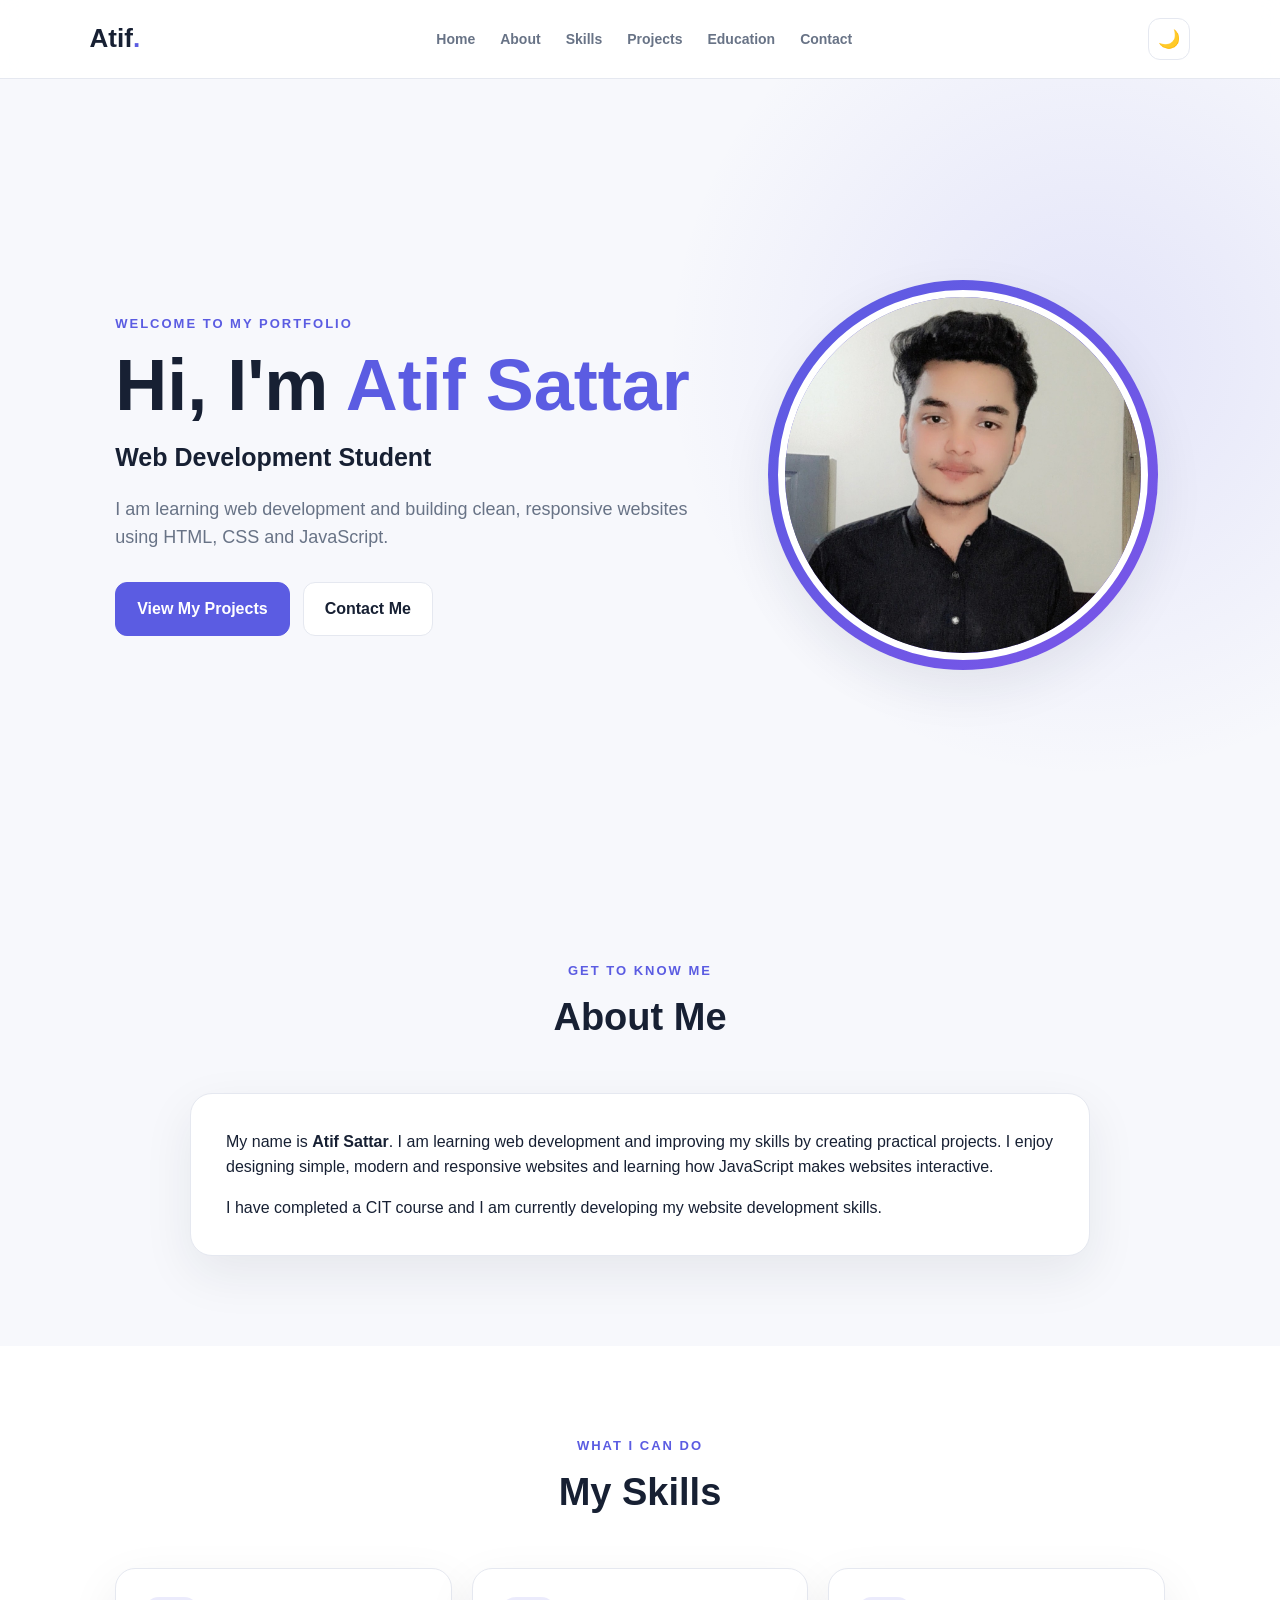
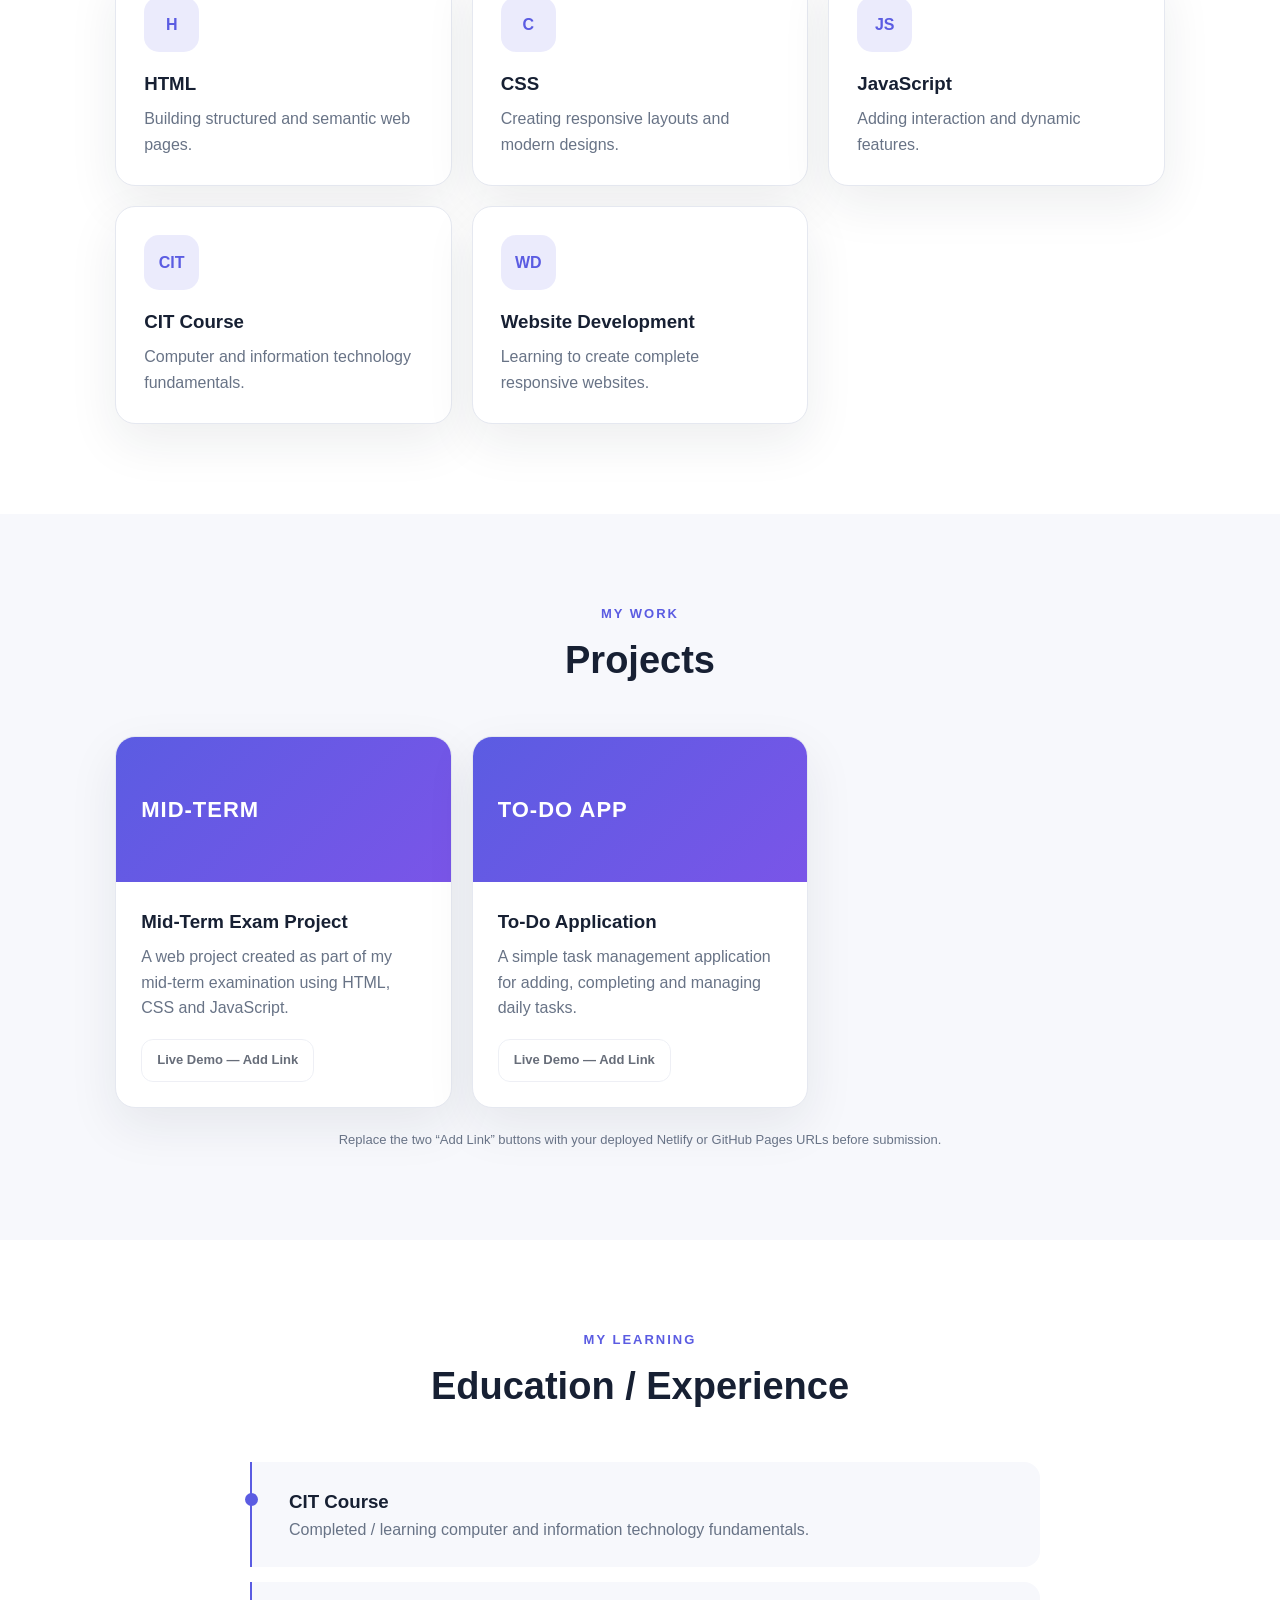
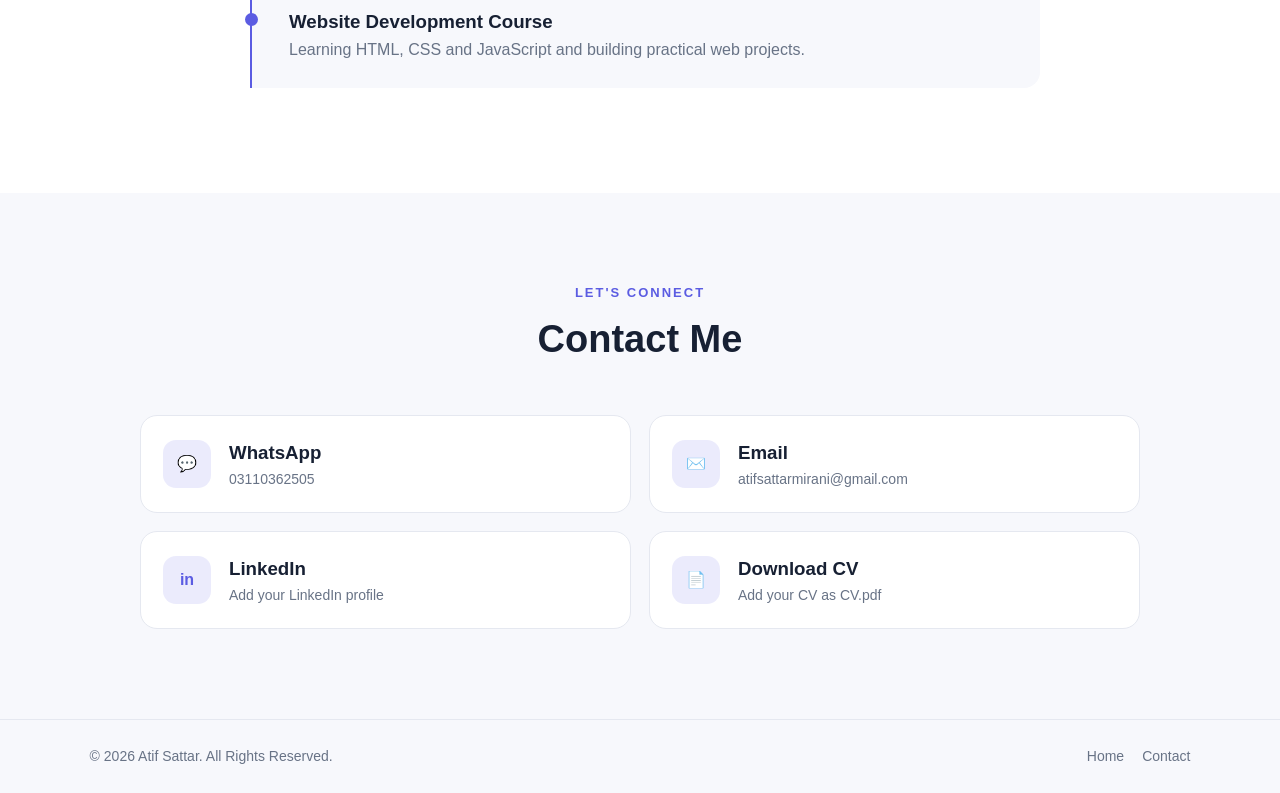
==== index.html @ fc6b02eb "Add files via upload" ====
<!DOCTYPE html>
<html lang="en">
<head>
  <meta charset="UTF-8">
  <meta name="viewport" content="width=device-width, initial-scale=1.0">
  <meta name="description" content="Atif Sattar - Personal Portfolio">
  <title>Atif Sattar | Portfolio</title>
  <link rel="stylesheet" href="style.css">
</head>
<body>
  <header class="header">
    <a href="#home" class="logo">Atif<span>.</span></a>
    <nav id="nav">
      <a href="#home">Home</a>
      <a href="#about">About</a>
      <a href="#skills">Skills</a>
      <a href="#projects">Projects</a>
      <a href="#education">Education</a>
      <a href="#contact">Contact</a>
    </nav>
    <div class="header-actions">
      <button id="themeToggle" class="theme-btn" aria-label="Toggle dark/light mode">🌙</button>
      <button id="menuBtn" class="menu-btn" aria-label="Open menu">☰</button>
    </div>
  </header>

  <main>
    <section id="home" class="hero">
      <div class="hero-text">
        <p class="eyebrow">WELCOME TO MY PORTFOLIO</p>
        <h1>Hi, I'm <span>Atif Sattar</span></h1>
        <h2>Web Development Student</h2>
        <p class="intro">
          I am learning web development and building clean, responsive websites
          using HTML, CSS and JavaScript.
        </p>
        <div class="buttons">
          <a href="#projects" class="btn primary">View My Projects</a>
          <a href="#contact" class="btn secondary">Contact Me</a>
        </div>
      </div>
      <div class="hero-photo">
        <div class="photo-ring">
          <img src="profile.webp" alt="Atif Sattar">
        </div>
      </div>
    </section>

    <section id="about" class="section">
      <div class="section-title">
        <p>GET TO KNOW ME</p>
        <h2>About Me</h2>
      </div>
      <div class="about-card">
        <p>
          My name is <strong>Atif Sattar</strong>. I am learning web development
          and improving my skills by creating practical projects. I enjoy
          designing simple, modern and responsive websites and learning how
          JavaScript makes websites interactive.
        </p>
        <p>
          I have completed a CIT course and I am currently developing my
          website development skills.
        </p>
      </div>
    </section>

    <section id="skills" class="section alt">
      <div class="section-title">
        <p>WHAT I CAN DO</p>
        <h2>My Skills</h2>
      </div>
      <div class="skills-grid">
        <div class="skill-card"><div class="skill-icon">H</div><h3>HTML</h3><p>Building structured and semantic web pages.</p></div>
        <div class="skill-card"><div class="skill-icon">C</div><h3>CSS</h3><p>Creating responsive layouts and modern designs.</p></div>
        <div class="skill-card"><div class="skill-icon">JS</div><h3>JavaScript</h3><p>Adding interaction and dynamic features.</p></div>
        <div class="skill-card"><div class="skill-icon">CIT</div><h3>CIT Course</h3><p>Computer and information technology fundamentals.</p></div>
        <div class="skill-card"><div class="skill-icon">WD</div><h3>Website Development</h3><p>Learning to create complete responsive websites.</p></div>
      </div>
    </section>

    <section id="projects" class="section">
      <div class="section-title">
        <p>MY WORK</p>
        <h2>Projects</h2>
      </div>
      <div class="projects-grid">
        <article class="project-card">
          <div class="project-top">MID-TERM</div>
          <div class="project-content">
            <h3>Mid-Term Exam Project</h3>
            <p>A web project created as part of my mid-term examination using HTML, CSS and JavaScript.</p>
            <a href="#" class="btn small disabled" onclick="return false;">Live Demo — Add Link</a>
          </div>
        </article>

        <article class="project-card">
          <div class="project-top">TO-DO APP</div>
          <div class="project-content">
            <h3>To-Do Application</h3>
            <p>A simple task management application for adding, completing and managing daily tasks.</p>
            <a href="#" class="btn small disabled" onclick="return false;">Live Demo — Add Link</a>
          </div>
        </article>
      </div>
      <p class="note">Replace the two “Add Link” buttons with your deployed Netlify or GitHub Pages URLs before submission.</p>
    </section>

    <section id="education" class="section alt">
      <div class="section-title">
        <p>MY LEARNING</p>
        <h2>Education / Experience</h2>
      </div>
      <div class="timeline">
        <div class="timeline-item">
          <span class="dot"></span>
          <div><h3>CIT Course</h3><p>Completed / learning computer and information technology fundamentals.</p></div>
        </div>
        <div class="timeline-item">
          <span class="dot"></span>
          <div><h3>Website Development Course</h3><p>Learning HTML, CSS and JavaScript and building practical web projects.</p></div>
        </div>
      </div>
    </section>

    <section id="contact" class="section contact-section">
      <div class="section-title">
        <p>LET'S CONNECT</p>
        <h2>Contact Me</h2>
      </div>
      <div class="contact-grid">
        <a class="contact-card" href="https://wa.me/923110362505" target="_blank" rel="noopener">
          <span>💬</span><div><h3>WhatsApp</h3><p>03110362505</p></div>
        </a>
        <a class="contact-card" href="mailto:atifsattarmirani@gmail.com">
          <span>✉️</span><div><h3>Email</h3><p>atifsattarmirani@gmail.com</p></div>
        </a>
        <a class="contact-card" href="#" onclick="showLinkedIn(); return false;">
          <span>in</span><div><h3>LinkedIn</h3><p>Add your LinkedIn profile</p></div>
        </a>
        <a class="contact-card" href="CV.pdf" download>
          <span>📄</span><div><h3>Download CV</h3><p>Add your CV as CV.pdf</p></div>
        </a>
      </div>
    </section>
  </main>

  <footer>
    <p>© <span id="year"></span> Atif Sattar. All Rights Reserved.</p>
    <div><a href="#home">Home</a><a href="#contact">Contact</a></div>
  </footer>

  <script src="script.js"></script>
</body>
</html>
---- style.css ----
*{margin:0;padding:0;box-sizing:border-box}
:root{--bg:#f7f8fc;--surface:#fff;--text:#172033;--muted:#687386;--primary:#5b5ce2;--primary2:#7a55e8;--border:#e5e8f0;--shadow:0 18px 50px rgba(23,32,51,.08)}
body.dark{--bg:#0d1020;--surface:#171b2e;--text:#f5f7ff;--muted:#aeb6ca;--border:#292f48;--shadow:0 18px 50px rgba(0,0,0,.25)}
html{scroll-behavior:smooth}
body{font-family:Arial,Helvetica,sans-serif;background:var(--bg);color:var(--text);line-height:1.6;transition:.25s}
a{text-decoration:none;color:inherit}
.header{position:sticky;top:0;z-index:100;display:flex;align-items:center;justify-content:space-between;padding:18px 7%;background:color-mix(in srgb,var(--surface) 90%,transparent);backdrop-filter:blur(12px);border-bottom:1px solid var(--border)}
.logo{font-size:26px;font-weight:800}.logo span{color:var(--primary)}
nav{display:flex;gap:25px}nav a{font-size:14px;font-weight:700;color:var(--muted);transition:.2s}nav a:hover{color:var(--primary)}
.header-actions{display:flex;gap:10px}.theme-btn,.menu-btn{border:1px solid var(--border);background:var(--surface);color:var(--text);width:42px;height:42px;border-radius:12px;cursor:pointer;font-size:18px}.menu-btn{display:none}
.hero{min-height:88vh;display:grid;grid-template-columns:1.2fr .8fr;align-items:center;gap:40px;padding:70px 9%;background:radial-gradient(circle at 85% 35%,rgba(91,92,226,.13),transparent 35%)}
.eyebrow,.section-title p{color:var(--primary);font-size:13px;font-weight:800;letter-spacing:2px}
.hero h1{font-size:clamp(42px,6vw,72px);line-height:1.08;margin:12px 0}.hero h1 span{color:var(--primary)}
.hero h2{font-size:25px;margin-bottom:18px}.intro{max-width:610px;color:var(--muted);font-size:18px}
.buttons{display:flex;gap:13px;margin-top:30px;flex-wrap:wrap}
.btn{display:inline-block;padding:13px 21px;border-radius:12px;font-weight:800;border:1px solid var(--border);transition:.2s}.btn:hover{transform:translateY(-2px)}
.primary{background:var(--primary);color:#fff;border-color:var(--primary)}.secondary{background:var(--surface)}
.hero-photo{display:flex;justify-content:center}.photo-ring{width:min(390px,80vw);height:min(390px,80vw);padding:10px;border-radius:50%;background:linear-gradient(135deg,var(--primary),var(--primary2));box-shadow:var(--shadow)}
.photo-ring img{width:100%;height:100%;object-fit:cover;object-position:center top;border-radius:50%;border:7px solid var(--surface)}
.section{padding:90px 9%}.section.alt{background:var(--surface)}.section-title{text-align:center;margin-bottom:45px}.section-title h2{font-size:38px;margin-top:5px}
.about-card{max-width:900px;margin:auto;padding:35px;border:1px solid var(--border);border-radius:22px;background:var(--surface);box-shadow:var(--shadow)}.about-card p+p{margin-top:15px}
.skills-grid,.projects-grid{display:grid;grid-template-columns:repeat(3,1fr);gap:20px}.skill-card,.project-card{background:var(--surface);border:1px solid var(--border);border-radius:20px;padding:28px;box-shadow:var(--shadow)}
.skill-icon{width:55px;height:55px;display:grid;place-items:center;border-radius:15px;background:rgba(91,92,226,.12);color:var(--primary);font-weight:900;margin-bottom:17px}.skill-card h3,.project-card h3{margin-bottom:7px}.skill-card p,.project-card p{color:var(--muted)}
.project-card{padding:0;overflow:hidden}.project-top{padding:55px 25px;background:linear-gradient(135deg,var(--primary),var(--primary2));color:#fff;font-size:22px;font-weight:900;letter-spacing:1px}.project-content{padding:25px}.small{font-size:13px;margin-top:18px;padding:10px 15px}.disabled{opacity:.65;cursor:not-allowed}.note{text-align:center;color:var(--muted);font-size:13px;margin-top:22px}
.timeline{max-width:800px;margin:auto}.timeline-item{display:flex;gap:20px;padding:25px;border-left:2px solid var(--primary);position:relative;margin-left:10px;background:var(--bg);margin-bottom:15px;border-radius:0 16px 16px 0}.dot{width:13px;height:13px;background:var(--primary);border-radius:50%;position:absolute;left:-7px;top:31px}.timeline-item div{padding-left:12px}.timeline-item p{color:var(--muted)}
.contact-grid{max-width:1000px;margin:auto;display:grid;grid-template-columns:1fr 1fr;gap:18px}.contact-card{display:flex;align-items:center;gap:18px;padding:22px;background:var(--surface);border:1px solid var(--border);border-radius:17px;transition:.2s}.contact-card:hover{transform:translateY(-3px);box-shadow:var(--shadow)}.contact-card>span{width:48px;height:48px;display:grid;place-items:center;border-radius:13px;background:rgba(91,92,226,.12);color:var(--primary);font-weight:900}.contact-card p{color:var(--muted);font-size:14px}
footer{padding:25px 7%;display:flex;justify-content:space-between;gap:15px;flex-wrap:wrap;border-top:1px solid var(--border);color:var(--muted);font-size:14px}footer div{display:flex;gap:18px}
@media(max-width:850px){nav{position:absolute;top:78px;left:0;right:0;display:none;flex-direction:column;padding:22px 7%;background:var(--surface);border-bottom:1px solid var(--border)}nav.open{display:flex}.menu-btn{display:block}.hero{grid-template-columns:1fr;text-align:center;padding-top:55px}.intro{margin:auto}.buttons{justify-content:center}.skills-grid,.projects-grid{grid-template-columns:1fr 1fr}}
@media(max-width:600px){.header{padding:15px 5%}.hero,.section{padding-left:5%;padding-right:5%}.hero h1{font-size:43px}.hero h2{font-size:21px}.section{padding-top:65px;padding-bottom:65px}.section-title h2{font-size:31px}.skills-grid,.projects-grid,.contact-grid{grid-template-columns:1fr}.photo-ring{width:280px;height:280px}footer{padding:22px 5%;flex-direction:column}}
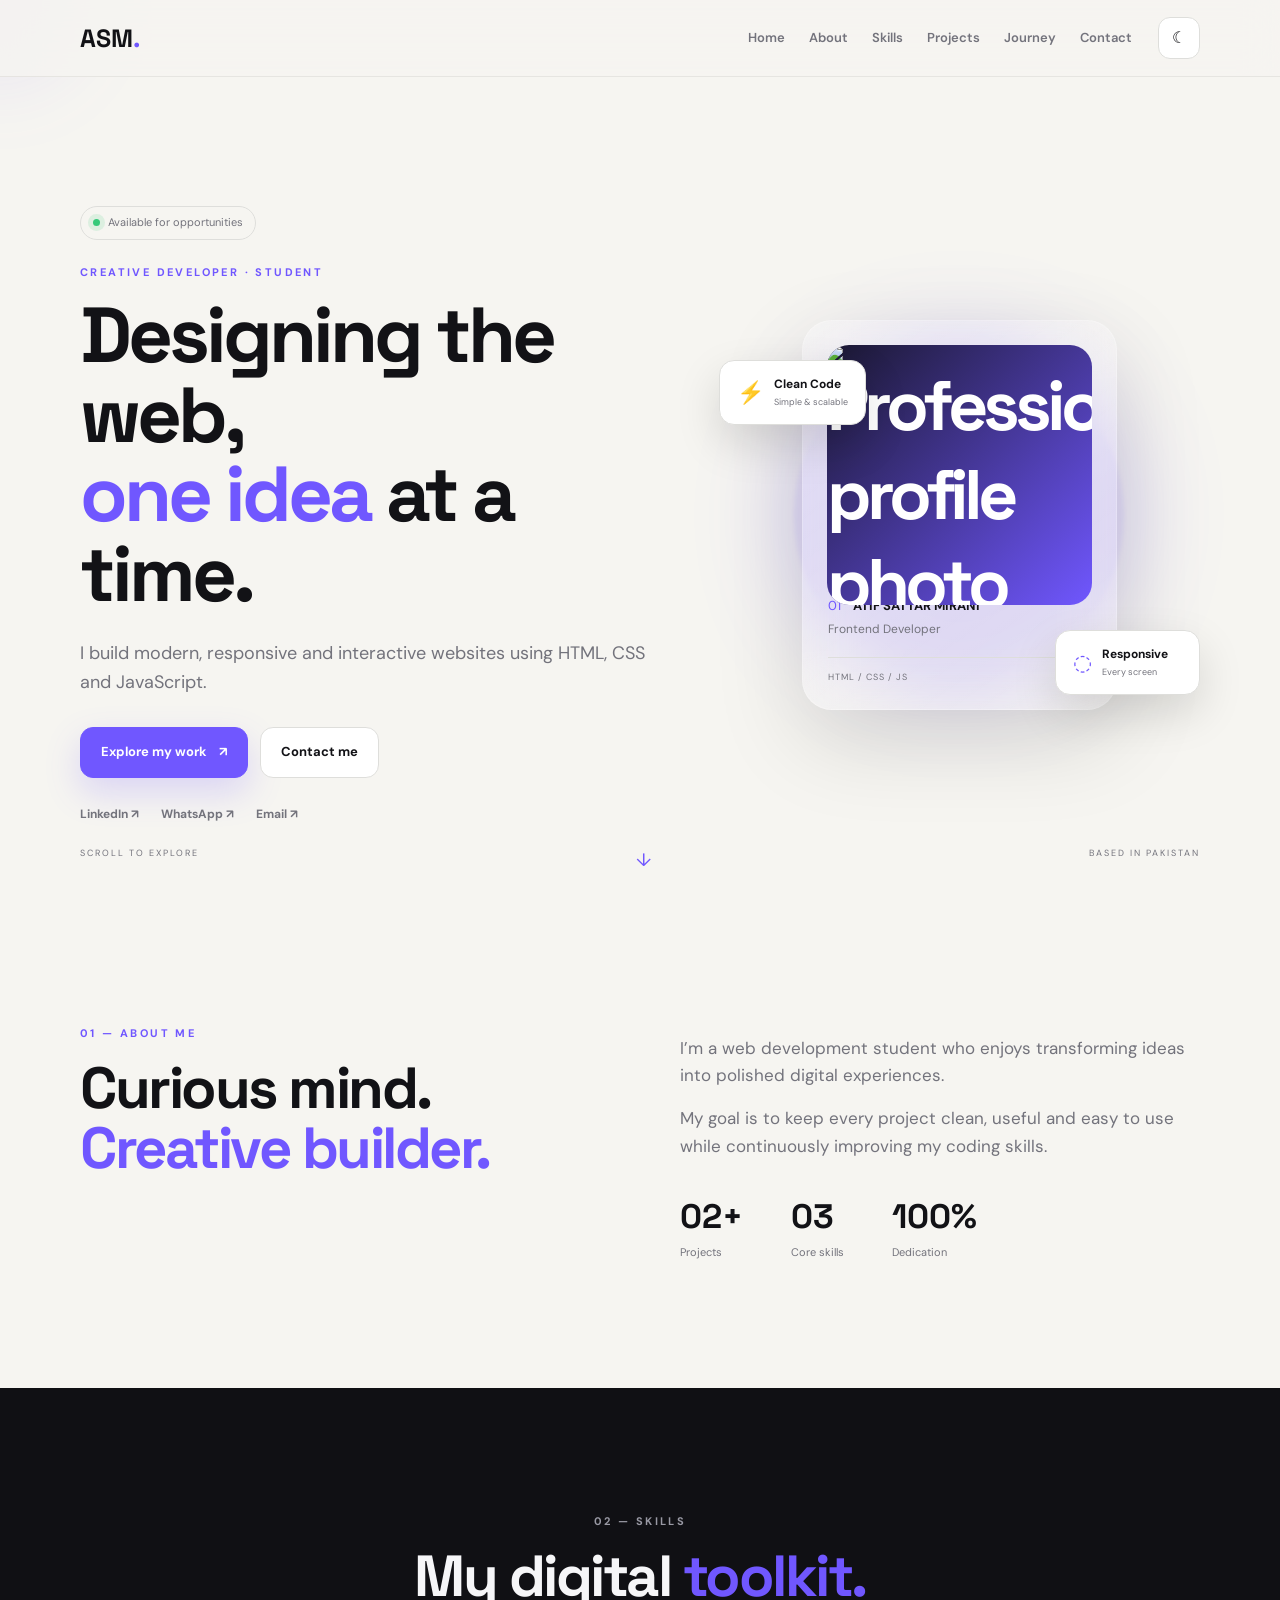
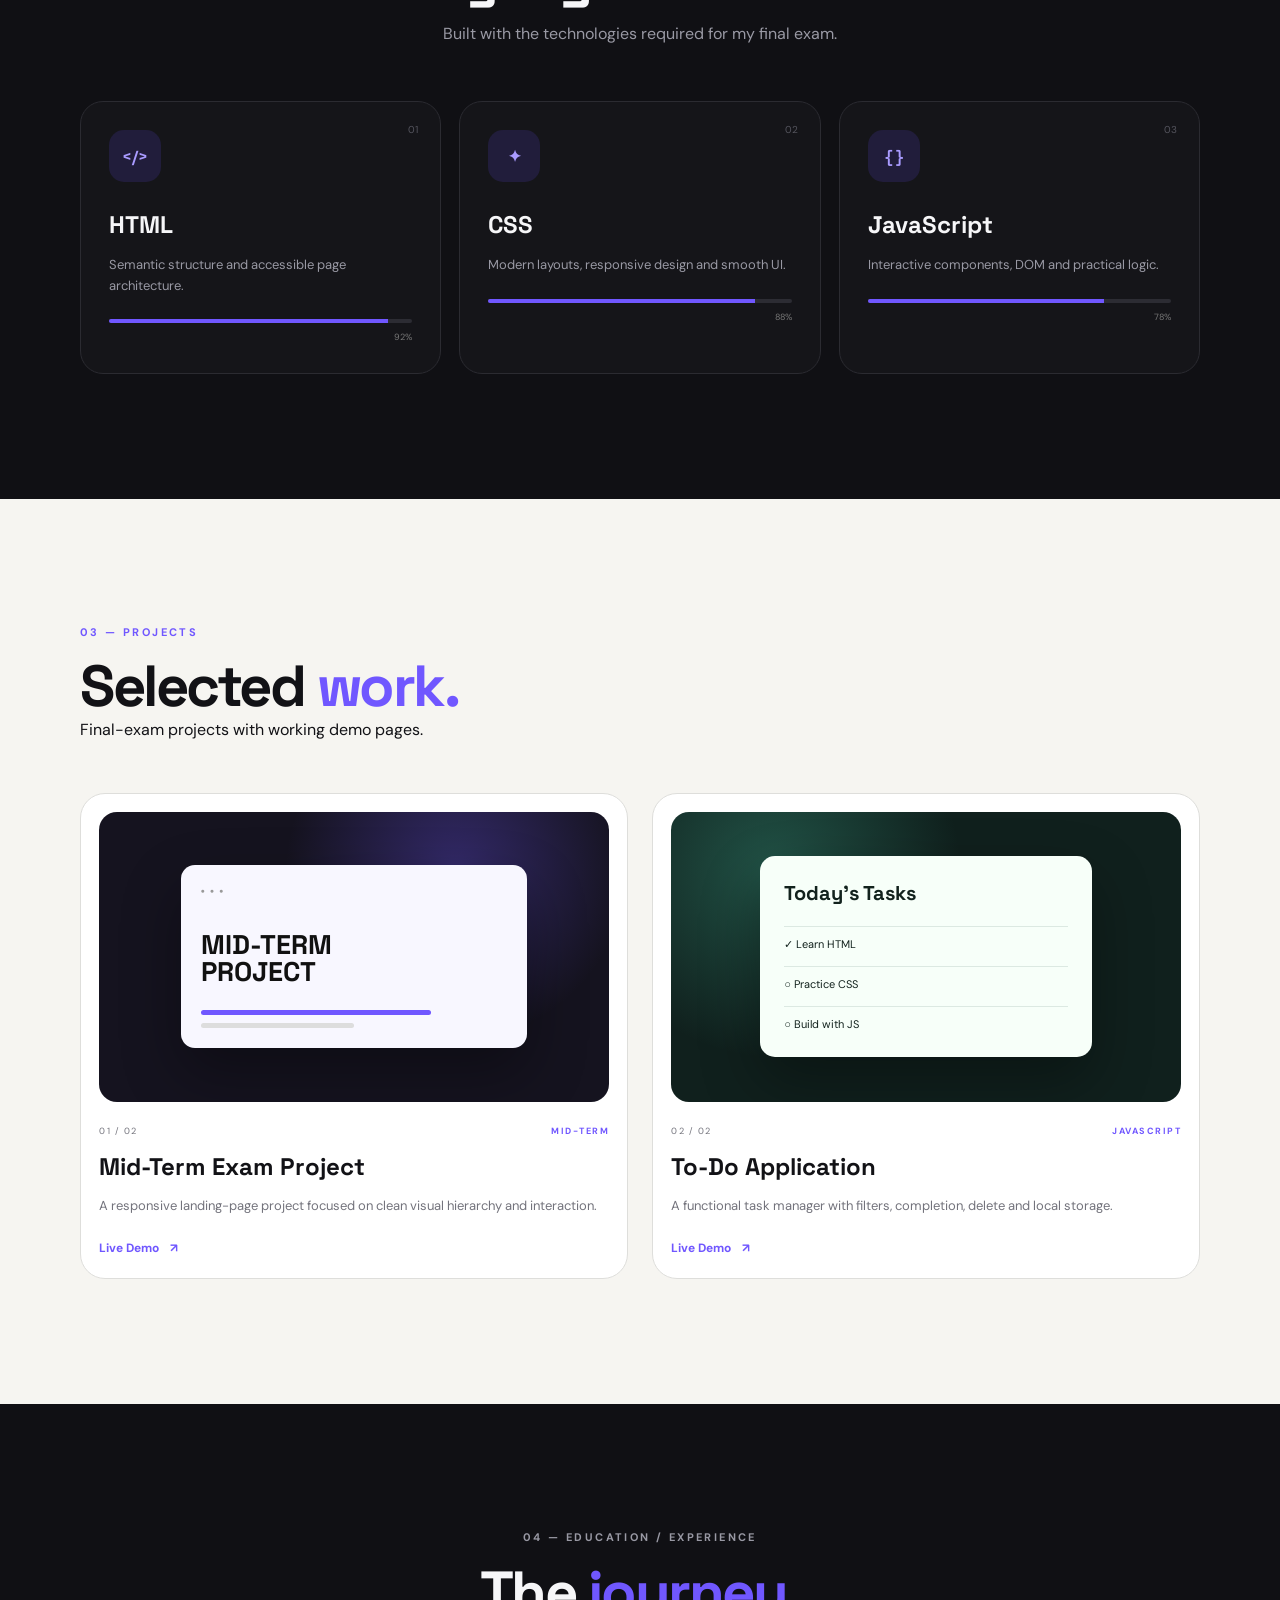
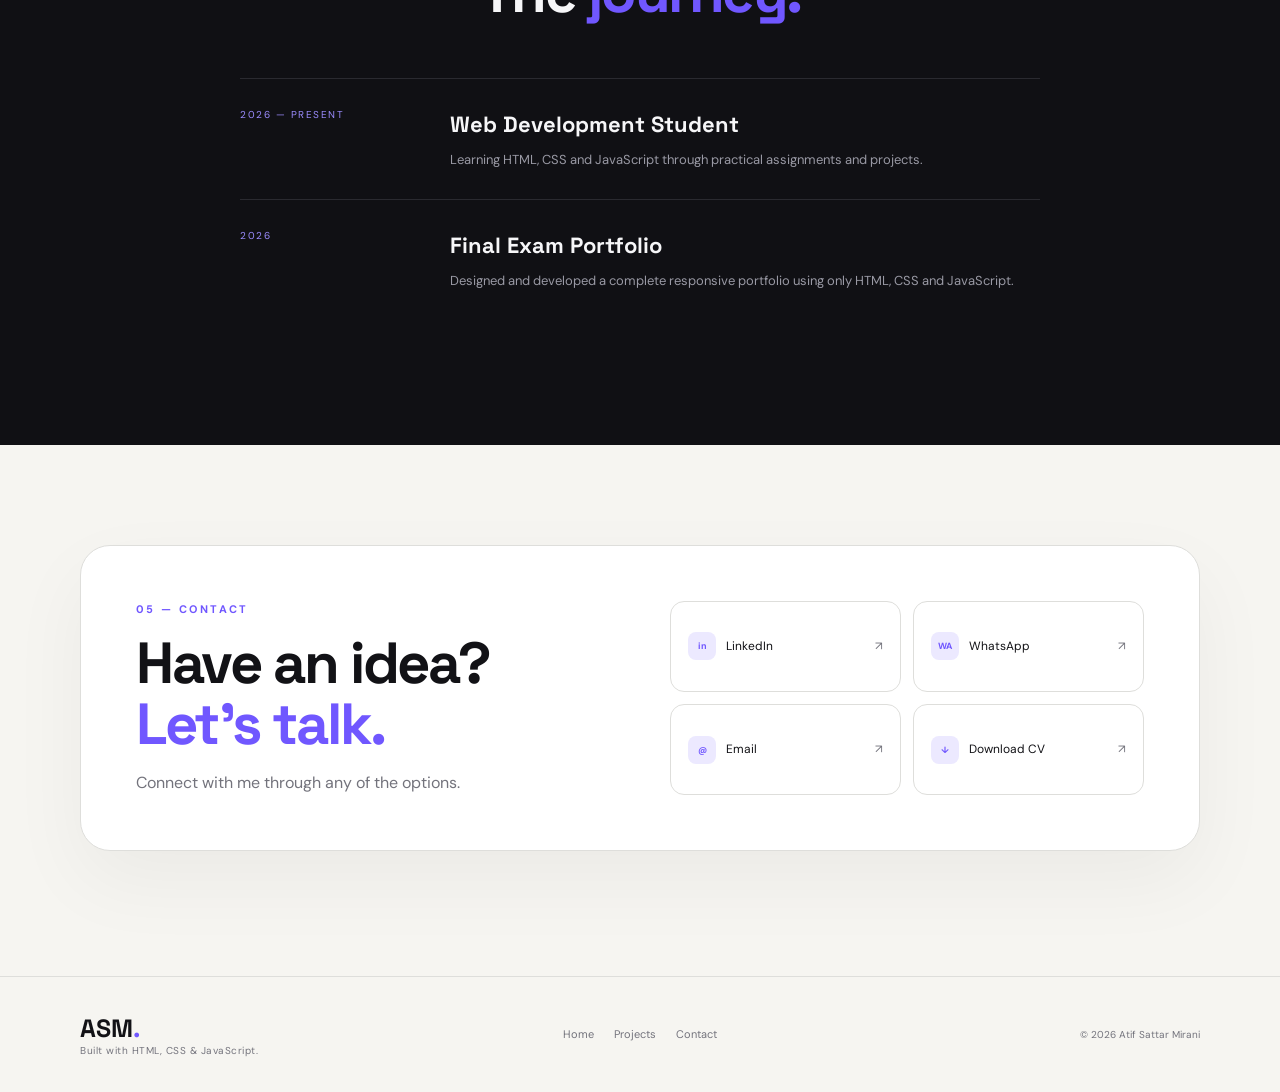
==== commit a11d863a: "Add files via upload" ====
--- a/index.html
+++ b/index.html
@@ -1,155 +1,112 @@
 <!DOCTYPE html>
 <html lang="en">
 <head>
-  <meta charset="UTF-8">
-  <meta name="viewport" content="width=device-width, initial-scale=1.0">
-  <meta name="description" content="Atif Sattar - Personal Portfolio">
-  <title>Atif Sattar | Portfolio</title>
-  <link rel="stylesheet" href="style.css">
+<meta charset="UTF-8">
+<meta name="viewport" content="width=device-width,initial-scale=1.0">
+<meta name="description" content="Modern personal portfolio">
+<title>Atif Sattar Mirani — Creative Developer</title>
+<link rel="preconnect" href="https://fonts.googleapis.com">
+<link href="https://fonts.googleapis.com/css2?family=DM+Sans:wght@400;500;600;700&family=Space+Grotesk:wght@500;600;700&display=swap" rel="stylesheet">
+<link rel="stylesheet" href="style.css">
 </head>
 <body>
-  <header class="header">
-    <a href="#home" class="logo">Atif<span>.</span></a>
-    <nav id="nav">
-      <a href="#home">Home</a>
-      <a href="#about">About</a>
-      <a href="#skills">Skills</a>
-      <a href="#projects">Projects</a>
-      <a href="#education">Education</a>
-      <a href="#contact">Contact</a>
-    </nav>
-    <div class="header-actions">
-      <button id="themeToggle" class="theme-btn" aria-label="Toggle dark/light mode">🌙</button>
-      <button id="menuBtn" class="menu-btn" aria-label="Open menu">☰</button>
+<div class="cursor-glow"></div>
+<header class="header">
+  <nav class="nav container">
+    <a href="#home" class="brand">ASM<span>.</span></a>
+    <button class="menu" id="menu" aria-label="menu">☰</button>
+    <div class="links" id="links">
+      <a href="#home">Home</a><a href="#about">About</a><a href="#skills">Skills</a>
+      <a href="#projects">Projects</a><a href="#education">Journey</a><a href="#contact">Contact</a>
     </div>
-  </header>
+    <button class="theme" id="theme" aria-label="dark light mode">☾</button>
+  </nav>
+</header>
 
-  <main>
-    <section id="home" class="hero">
-      <div class="hero-text">
-        <p class="eyebrow">WELCOME TO MY PORTFOLIO</p>
-        <h1>Hi, I'm <span>Atif Sattar</span></h1>
-        <h2>Web Development Student</h2>
-        <p class="intro">
-          I am learning web development and building clean, responsive websites
-          using HTML, CSS and JavaScript.
-        </p>
-        <div class="buttons">
-          <a href="#projects" class="btn primary">View My Projects</a>
-          <a href="#contact" class="btn secondary">Contact Me</a>
-        </div>
+<main>
+<section class="hero" id="home">
+  <div class="container hero-grid">
+    <div class="hero-content reveal">
+      <div class="available"><i></i> Available for opportunities</div>
+      <p class="kicker">CREATIVE DEVELOPER · STUDENT</p>
+      <h1>Designing the web,<br><em>one idea</em> at a time.</h1>
+      <p class="lead">I build modern, responsive and interactive websites using HTML, CSS and JavaScript.</p>
+      <div class="actions"><a class="btn primary" href="#projects">Explore my work <b>↗</b></a><a class="btn secondary" href="#contact">Contact me</a></div>
+      <div class="socials"><a href="https://www.linkedin.com/in/atif-sattar-mirani-1007913a7/in/atif-sattar-mirani-1007913a7/" target="_blank">LinkedIn ↗</a><a href="https://wa.me/923110362505" target="_blank">WhatsApp ↗</a><a href="mailto:atifsattarmirani@gmail.com">Email ↗</a></div>
+    </div>
+    <div class="hero-art reveal">
+      <div class="orb orb1"></div><div class="orb orb2"></div>
+      <div class="glass-profile">
+        <div class="avatar"><img src="assets/profile.png" alt="Professional profile photo"></div>
+        <div class="profile-line"><span>01</span><b>ATIF SATTAR MIRANI</b></div>
+        <div class="profile-role">Frontend Developer</div>
+        <div class="profile-footer"><span>HTML / CSS / JS</span><strong>2026</strong></div>
       </div>
-      <div class="hero-photo">
-        <div class="photo-ring">
-          <img src="profile.webp" alt="Atif Sattar">
-        </div>
-      </div>
-    </section>
+      <div class="floating-card card-a"><span>⚡</span><b>Clean Code</b><small>Simple & scalable</small></div>
+      <div class="floating-card card-b"><span>◌</span><b>Responsive</b><small>Every screen</small></div>
+    </div>
+  </div>
+  <div class="hero-bottom container"><span>SCROLL TO EXPLORE</span><span>↓</span><span>BASED IN PAKISTAN</span></div>
+</section>
 
-    <section id="about" class="section">
-      <div class="section-title">
-        <p>GET TO KNOW ME</p>
-        <h2>About Me</h2>
-      </div>
-      <div class="about-card">
-        <p>
-          My name is <strong>Atif Sattar</strong>. I am learning web development
-          and improving my skills by creating practical projects. I enjoy
-          designing simple, modern and responsive websites and learning how
-          JavaScript makes websites interactive.
-        </p>
-        <p>
-          I have completed a CIT course and I am currently developing my
-          website development skills.
-        </p>
-      </div>
-    </section>
+<section class="section" id="about">
+<div class="container two-col">
+  <div class="title reveal"><p class="kicker">01 — ABOUT ME</p><h2>Curious mind.<br><em>Creative builder.</em></h2></div>
+  <div class="body reveal"><p>I’m a web development student who enjoys transforming ideas into polished digital experiences.</p><p>My goal is to keep every project clean, useful and easy to use while continuously improving my coding skills.</p>
+  <div class="metrics"><div><strong>02+</strong><span>Projects</span></div><div><strong>03</strong><span>Core skills</span></div><div><strong>100%</strong><span>Dedication</span></div></div></div>
+</div>
+</section>
 
-    <section id="skills" class="section alt">
-      <div class="section-title">
-        <p>WHAT I CAN DO</p>
-        <h2>My Skills</h2>
-      </div>
-      <div class="skills-grid">
-        <div class="skill-card"><div class="skill-icon">H</div><h3>HTML</h3><p>Building structured and semantic web pages.</p></div>
-        <div class="skill-card"><div class="skill-icon">C</div><h3>CSS</h3><p>Creating responsive layouts and modern designs.</p></div>
-        <div class="skill-card"><div class="skill-icon">JS</div><h3>JavaScript</h3><p>Adding interaction and dynamic features.</p></div>
-        <div class="skill-card"><div class="skill-icon">CIT</div><h3>CIT Course</h3><p>Computer and information technology fundamentals.</p></div>
-        <div class="skill-card"><div class="skill-icon">WD</div><h3>Website Development</h3><p>Learning to create complete responsive websites.</p></div>
-      </div>
-    </section>
+<section class="section dark-section" id="skills">
+<div class="container">
+  <div class="title center reveal"><p class="kicker">02 — SKILLS</p><h2>My digital <em>toolkit.</em></h2><p>Built with the technologies required for my final exam.</p></div>
+  <div class="skill-grid">
+    <article class="skill reveal"><span class="num">01</span><div class="skill-icon">&lt;/&gt;</div><h3>HTML</h3><p>Semantic structure and accessible page architecture.</p><div class="meter"><i style="width:92%"></i></div><small>92%</small></article>
+    <article class="skill reveal"><span class="num">02</span><div class="skill-icon">✦</div><h3>CSS</h3><p>Modern layouts, responsive design and smooth UI.</p><div class="meter"><i style="width:88%"></i></div><small>88%</small></article>
+    <article class="skill reveal"><span class="num">03</span><div class="skill-icon">{ }</div><h3>JavaScript</h3><p>Interactive components, DOM and practical logic.</p><div class="meter"><i style="width:78%"></i></div><small>78%</small></article>
+  </div>
+</div>
+</section>
 
-    <section id="projects" class="section">
-      <div class="section-title">
-        <p>MY WORK</p>
-        <h2>Projects</h2>
-      </div>
-      <div class="projects-grid">
-        <article class="project-card">
-          <div class="project-top">MID-TERM</div>
-          <div class="project-content">
-            <h3>Mid-Term Exam Project</h3>
-            <p>A web project created as part of my mid-term examination using HTML, CSS and JavaScript.</p>
-            <a href="#" class="btn small disabled" onclick="return false;">Live Demo — Add Link</a>
-          </div>
-        </article>
+<section class="section" id="projects">
+<div class="container">
+  <div class="title reveal"><p class="kicker">03 — PROJECTS</p><h2>Selected <em>work.</em></h2><p>Final-exam projects with working demo pages.</p></div>
+  <div class="projects">
+    <article class="project reveal">
+      <div class="project-image one"><div class="window"><div class="dots">● ● ●</div><div class="mock-title">MID-TERM<br><b>PROJECT</b></div><div class="mock-line"></div><div class="mock-line short"></div></div></div>
+      <div class="project-meta"><span>01 / 02</span><b>MID-TERM</b></div><h3>Mid-Term Exam Project</h3><p>A responsive landing-page project focused on clean visual hierarchy and interaction.</p><a href="projects/midterm/index.html" class="view">Live Demo <span>↗</span></a>
+    </article>
+    <article class="project reveal">
+      <div class="project-image two"><div class="todo-ui"><b>Today's Tasks</b><span>✓ Learn HTML</span><span>○ Practice CSS</span><span>○ Build with JS</span></div></div>
+      <div class="project-meta"><span>02 / 02</span><b>JAVASCRIPT</b></div><h3>To-Do Application</h3><p>A functional task manager with filters, completion, delete and local storage.</p><a href="projects/todo/index.html" class="view">Live Demo <span>↗</span></a>
+    </article>
+  </div>
+</div>
+</section>
 
-        <article class="project-card">
-          <div class="project-top">TO-DO APP</div>
-          <div class="project-content">
-            <h3>To-Do Application</h3>
-            <p>A simple task management application for adding, completing and managing daily tasks.</p>
-            <a href="#" class="btn small disabled" onclick="return false;">Live Demo — Add Link</a>
-          </div>
-        </article>
-      </div>
-      <p class="note">Replace the two “Add Link” buttons with your deployed Netlify or GitHub Pages URLs before submission.</p>
-    </section>
+<section class="section dark-section" id="education">
+<div class="container">
+  <div class="title center reveal"><p class="kicker">04 — EDUCATION / EXPERIENCE</p><h2>The <em>journey.</em></h2></div>
+  <div class="timeline">
+    <div class="event reveal"><span>2026 — PRESENT</span><div><h3>Web Development Student</h3><p>Learning HTML, CSS and JavaScript through practical assignments and projects.</p></div></div>
+    <div class="event reveal"><span>2026</span><div><h3>Final Exam Portfolio</h3><p>Designed and developed a complete responsive portfolio using only HTML, CSS and JavaScript.</p></div></div>
+  </div>
+</div>
+</section>
 
-    <section id="education" class="section alt">
-      <div class="section-title">
-        <p>MY LEARNING</p>
-        <h2>Education / Experience</h2>
-      </div>
-      <div class="timeline">
-        <div class="timeline-item">
-          <span class="dot"></span>
-          <div><h3>CIT Course</h3><p>Completed / learning computer and information technology fundamentals.</p></div>
-        </div>
-        <div class="timeline-item">
-          <span class="dot"></span>
-          <div><h3>Website Development Course</h3><p>Learning HTML, CSS and JavaScript and building practical web projects.</p></div>
-        </div>
-      </div>
-    </section>
+<section class="section contact" id="contact">
+<div class="container contact-card reveal">
+  <div><p class="kicker">05 — CONTACT</p><h2>Have an idea?<br><em>Let’s talk.</em></h2><p>Connect with me through any of the options.</p></div>
+  <div class="contact-grid">
+    <a href="https://www.linkedin.com/in/atif-sattar-mirani-1007913a7/in/atif-sattar-mirani-1007913a7/" target="_blank"><b>in</b><span>LinkedIn</span><i>↗</i></a>
+    <a href="https://wa.me/923110362505" target="_blank"><b>WA</b><span>WhatsApp</span><i>↗</i></a>
+    <a href="mailto:atifsattarmirani@gmail.com"><b>@</b><span>Email</span><i>↗</i></a>
+    <a href="CV.pdf" download><b>↓</b><span>Download CV</span><i>↗</i></a>
+  </div>
+</div>
+</section>
+</main>
 
-    <section id="contact" class="section contact-section">
-      <div class="section-title">
-        <p>LET'S CONNECT</p>
-        <h2>Contact Me</h2>
-      </div>
-      <div class="contact-grid">
-        <a class="contact-card" href="https://wa.me/923110362505" target="_blank" rel="noopener">
-          <span>💬</span><div><h3>WhatsApp</h3><p>03110362505</p></div>
-        </a>
-        <a class="contact-card" href="mailto:atifsattarmirani@gmail.com">
-          <span>✉️</span><div><h3>Email</h3><p>atifsattarmirani@gmail.com</p></div>
-        </a>
-        <a class="contact-card" href="#" onclick="showLinkedIn(); return false;">
-          <span>in</span><div><h3>LinkedIn</h3><p>Add your LinkedIn profile</p></div>
-        </a>
-        <a class="contact-card" href="CV.pdf" download>
-          <span>📄</span><div><h3>Download CV</h3><p>Add your CV as CV.pdf</p></div>
-        </a>
-      </div>
-    </section>
-  </main>
-
-  <footer>
-    <p>© <span id="year"></span> Atif Sattar. All Rights Reserved.</p>
-    <div><a href="#home">Home</a><a href="#contact">Contact</a></div>
-  </footer>
-
-  <script src="script.js"></script>
-</body>
-</html>
+<footer><div class="container footer"><div class="brand">ASM<span>.</span><small>Built with HTML, CSS & JavaScript.</small></div><div class="foot-links"><a href="#home">Home</a><a href="#projects">Projects</a><a href="#contact">Contact</a></div><p>© <span id="year"></span> Atif Sattar Mirani</p></div></footer>
+<script src="script.js"></script>
+</body></html>
--- a/style.css
+++ b/style.css
@@ -1,29 +1,2 @@
-*{margin:0;padding:0;box-sizing:border-box}
-:root{--bg:#f7f8fc;--surface:#fff;--text:#172033;--muted:#687386;--primary:#5b5ce2;--primary2:#7a55e8;--border:#e5e8f0;--shadow:0 18px 50px rgba(23,32,51,.08)}
-body.dark{--bg:#0d1020;--surface:#171b2e;--text:#f5f7ff;--muted:#aeb6ca;--border:#292f48;--shadow:0 18px 50px rgba(0,0,0,.25)}
-html{scroll-behavior:smooth}
-body{font-family:Arial,Helvetica,sans-serif;background:var(--bg);color:var(--text);line-height:1.6;transition:.25s}
-a{text-decoration:none;color:inherit}
-.header{position:sticky;top:0;z-index:100;display:flex;align-items:center;justify-content:space-between;padding:18px 7%;background:color-mix(in srgb,var(--surface) 90%,transparent);backdrop-filter:blur(12px);border-bottom:1px solid var(--border)}
-.logo{font-size:26px;font-weight:800}.logo span{color:var(--primary)}
-nav{display:flex;gap:25px}nav a{font-size:14px;font-weight:700;color:var(--muted);transition:.2s}nav a:hover{color:var(--primary)}
-.header-actions{display:flex;gap:10px}.theme-btn,.menu-btn{border:1px solid var(--border);background:var(--surface);color:var(--text);width:42px;height:42px;border-radius:12px;cursor:pointer;font-size:18px}.menu-btn{display:none}
-.hero{min-height:88vh;display:grid;grid-template-columns:1.2fr .8fr;align-items:center;gap:40px;padding:70px 9%;background:radial-gradient(circle at 85% 35%,rgba(91,92,226,.13),transparent 35%)}
-.eyebrow,.section-title p{color:var(--primary);font-size:13px;font-weight:800;letter-spacing:2px}
-.hero h1{font-size:clamp(42px,6vw,72px);line-height:1.08;margin:12px 0}.hero h1 span{color:var(--primary)}
-.hero h2{font-size:25px;margin-bottom:18px}.intro{max-width:610px;color:var(--muted);font-size:18px}
-.buttons{display:flex;gap:13px;margin-top:30px;flex-wrap:wrap}
-.btn{display:inline-block;padding:13px 21px;border-radius:12px;font-weight:800;border:1px solid var(--border);transition:.2s}.btn:hover{transform:translateY(-2px)}
-.primary{background:var(--primary);color:#fff;border-color:var(--primary)}.secondary{background:var(--surface)}
-.hero-photo{display:flex;justify-content:center}.photo-ring{width:min(390px,80vw);height:min(390px,80vw);padding:10px;border-radius:50%;background:linear-gradient(135deg,var(--primary),var(--primary2));box-shadow:var(--shadow)}
-.photo-ring img{width:100%;height:100%;object-fit:cover;object-position:center top;border-radius:50%;border:7px solid var(--surface)}
-.section{padding:90px 9%}.section.alt{background:var(--surface)}.section-title{text-align:center;margin-bottom:45px}.section-title h2{font-size:38px;margin-top:5px}
-.about-card{max-width:900px;margin:auto;padding:35px;border:1px solid var(--border);border-radius:22px;background:var(--surface);box-shadow:var(--shadow)}.about-card p+p{margin-top:15px}
-.skills-grid,.projects-grid{display:grid;grid-template-columns:repeat(3,1fr);gap:20px}.skill-card,.project-card{background:var(--surface);border:1px solid var(--border);border-radius:20px;padding:28px;box-shadow:var(--shadow)}
-.skill-icon{width:55px;height:55px;display:grid;place-items:center;border-radius:15px;background:rgba(91,92,226,.12);color:var(--primary);font-weight:900;margin-bottom:17px}.skill-card h3,.project-card h3{margin-bottom:7px}.skill-card p,.project-card p{color:var(--muted)}
-.project-card{padding:0;overflow:hidden}.project-top{padding:55px 25px;background:linear-gradient(135deg,var(--primary),var(--primary2));color:#fff;font-size:22px;font-weight:900;letter-spacing:1px}.project-content{padding:25px}.small{font-size:13px;margin-top:18px;padding:10px 15px}.disabled{opacity:.65;cursor:not-allowed}.note{text-align:center;color:var(--muted);font-size:13px;margin-top:22px}
-.timeline{max-width:800px;margin:auto}.timeline-item{display:flex;gap:20px;padding:25px;border-left:2px solid var(--primary);position:relative;margin-left:10px;background:var(--bg);margin-bottom:15px;border-radius:0 16px 16px 0}.dot{width:13px;height:13px;background:var(--primary);border-radius:50%;position:absolute;left:-7px;top:31px}.timeline-item div{padding-left:12px}.timeline-item p{color:var(--muted)}
-.contact-grid{max-width:1000px;margin:auto;display:grid;grid-template-columns:1fr 1fr;gap:18px}.contact-card{display:flex;align-items:center;gap:18px;padding:22px;background:var(--surface);border:1px solid var(--border);border-radius:17px;transition:.2s}.contact-card:hover{transform:translateY(-3px);box-shadow:var(--shadow)}.contact-card>span{width:48px;height:48px;display:grid;place-items:center;border-radius:13px;background:rgba(91,92,226,.12);color:var(--primary);font-weight:900}.contact-card p{color:var(--muted);font-size:14px}
-footer{padding:25px 7%;display:flex;justify-content:space-between;gap:15px;flex-wrap:wrap;border-top:1px solid var(--border);color:var(--muted);font-size:14px}footer div{display:flex;gap:18px}
-@media(max-width:850px){nav{position:absolute;top:78px;left:0;right:0;display:none;flex-direction:column;padding:22px 7%;background:var(--surface);border-bottom:1px solid var(--border)}nav.open{display:flex}.menu-btn{display:block}.hero{grid-template-columns:1fr;text-align:center;padding-top:55px}.intro{margin:auto}.buttons{justify-content:center}.skills-grid,.projects-grid{grid-template-columns:1fr 1fr}}
-@media(max-width:600px){.header{padding:15px 5%}.hero,.section{padding-left:5%;padding-right:5%}.hero h1{font-size:43px}.hero h2{font-size:21px}.section{padding-top:65px;padding-bottom:65px}.section-title h2{font-size:31px}.skills-grid,.projects-grid,.contact-grid{grid-template-columns:1fr}.photo-ring{width:280px;height:280px}footer{padding:22px 5%;flex-direction:column}}
+*{box-sizing:border-box;margin:0;padding:0}html{scroll-behavior:smooth}body{--bg:#f6f5f1;--surface:#fff;--text:#121216;--muted:#73737c;--line:#dededb;--accent:#7057ff;--soft:#ece9ff;font-family:"DM Sans",sans-serif;background:var(--bg);color:var(--text);line-height:1.6;transition:.3s}body.dark{--bg:#09090c;--surface:#121216;--text:#f6f6f8;--muted:#9c9ca6;--line:#28282e;--soft:#1c1930}a{color:inherit;text-decoration:none}.container{width:min(1120px,calc(100% - 40px));margin:auto}.header{position:fixed;z-index:99;top:0;width:100%;border-bottom:1px solid color-mix(in srgb,var(--line) 70%,transparent);background:color-mix(in srgb,var(--bg) 82%,transparent);backdrop-filter:blur(18px)}.nav{height:76px;display:flex;align-items:center;gap:26px}.brand{font:700 25px "Space Grotesk";margin-right:auto}.brand span,h2 em,h1 em{color:var(--accent);font-style:normal}.brand small{display:block;font:400 10px "DM Sans";color:var(--muted);letter-spacing:.5px}.links{display:flex;gap:24px;font-size:13px;font-weight:600;color:var(--muted)}.links a:hover{color:var(--accent)}button{font:inherit}.theme,.menu{border:1px solid var(--line);background:var(--surface);color:var(--text);width:42px;height:42px;border-radius:12px;cursor:pointer}.menu{display:none}.hero{min-height:100vh;padding-top:130px;display:flex;align-items:center;position:relative;overflow:hidden}.hero-grid{display:grid;grid-template-columns:1.1fr .9fr;align-items:center;gap:50px}.available{display:inline-flex;align-items:center;gap:8px;border:1px solid var(--line);border-radius:30px;padding:7px 12px;font-size:11px;color:var(--muted);margin-bottom:24px}.available i{width:7px;height:7px;border-radius:50%;background:#35c979;box-shadow:0 0 0 5px #35c97922}.kicker{font-size:11px;letter-spacing:2.4px;color:var(--accent);font-weight:700;margin-bottom:15px}h1,h2,h3{font-family:"Space Grotesk",sans-serif}h1{font-size:clamp(48px,6.5vw,78px);line-height:1.02;letter-spacing:-4px;max-width:780px}h2{font-size:clamp(38px,5vw,58px);line-height:1.05;letter-spacing:-2.5px}.lead{font-size:18px;color:var(--muted);max-width:580px;margin:25px 0 30px}.actions{display:flex;gap:12px;flex-wrap:wrap}.btn{padding:14px 20px;border-radius:13px;font-size:13px;font-weight:700;border:1px solid var(--line);display:inline-flex;gap:12px}.primary{background:var(--accent);color:#fff;border-color:var(--accent);box-shadow:0 14px 35px #7057ff35}.secondary{background:var(--surface)}.btn:hover{transform:translateY(-2px)}.socials{display:flex;gap:22px;margin-top:27px;font-size:12px;font-weight:700;color:var(--muted)}.hero-art{height:540px;position:relative;display:grid;place-items:center}.orb{position:absolute;border-radius:50%;filter:blur(2px)}.orb1{width:330px;height:330px;background:#7057ff2e;box-shadow:0 0 100px #7057ff40}.orb2{width:190px;height:190px;border:1px solid #7057ff66}.glass-profile{width:315px;height:390px;border:1px solid #ffffff38;background:linear-gradient(145deg,#ffffff25,#ffffff08);backdrop-filter:blur(25px);border-radius:30px;padding:25px;box-shadow:0 30px 90px #0002;position:relative;z-index:2;display:flex;flex-direction:column;justify-content:flex-end}.avatar{position:absolute;overflow:hidden;top:24px;left:24px;right:24px;height:260px;border-radius:22px;background:linear-gradient(135deg,#1a1730,#7057ff);display:grid;place-items:center;color:#fff;font:700 70px "Space Grotesk";letter-spacing:-5px}.avatar img{width:100%;height:100%;object-fit:cover;object-position:center top;display:block}.profile-line{display:flex;gap:12px;align-items:center;font-size:13px}.profile-line span{color:var(--accent)}.profile-role{color:var(--muted);font-size:12px;margin:4px 0 17px}.profile-footer{display:flex;justify-content:space-between;border-top:1px solid var(--line);padding-top:12px;color:var(--muted);font-size:9px;letter-spacing:1px}.profile-footer strong{color:var(--accent)}.floating-card{position:absolute;z-index:3;background:var(--surface);border:1px solid var(--line);padding:14px 17px;border-radius:15px;box-shadow:0 18px 45px #0002;display:grid;grid-template-columns:auto 1fr;column-gap:10px;min-width:145px}.floating-card span{grid-row:span 2;font-size:22px;color:var(--accent)}.floating-card b{font-size:12px}.floating-card small{font-size:9px;color:var(--muted)}.card-a{left:0;top:115px}.card-b{right:0;bottom:90px}.hero-bottom{position:absolute;bottom:25px;left:50%;transform:translateX(-50%);display:flex;justify-content:space-between;font-size:9px;letter-spacing:2px;color:var(--muted)}.hero-bottom span:nth-child(2){color:var(--accent);font-size:18px}.section{padding:125px 0}.two-col{display:grid;grid-template-columns:1fr 1fr;gap:80px}.body{padding-top:10px}.body p{color:var(--muted);font-size:17px;margin-bottom:16px}.metrics{display:flex;gap:48px;margin-top:35px}.metrics strong{font:700 34px "Space Grotesk";display:block}.metrics span{font-size:11px;color:var(--muted)}.dark-section{background:#101014;color:#f6f6f8}.dark-section .muted,.dark-section p{color:#9999a4}.center{text-align:center;margin-bottom:55px}.center>p:last-child{color:#9999a4;margin-top:14px}.skill-grid{display:grid;grid-template-columns:repeat(3,1fr);gap:18px}.skill{border:1px solid #2b2b31;background:#151519;border-radius:23px;padding:28px;position:relative;transition:.3s}.skill:hover,.project:hover{transform:translateY(-6px)}.skill .num{position:absolute;right:22px;top:20px;color:#55555e;font-size:10px}.skill-icon{width:52px;height:52px;border-radius:15px;background:#211d3b;color:#a99bff;display:grid;place-items:center;font:700 16px "Space Grotesk";margin-bottom:24px}.skill h3{font-size:24px}.skill p{font-size:13px;margin:10px 0 23px}.meter{height:4px;background:#2c2c33;border-radius:5px;overflow:hidden}.meter i{display:block;height:100%;background:var(--accent)}.skill small{display:block;text-align:right;margin-top:7px;color:#777;font-size:9px}.projects{display:grid;grid-template-columns:1fr 1fr;gap:24px;margin-top:50px}.project{border:1px solid var(--line);border-radius:25px;background:var(--surface);padding:18px;transition:.3s}.project-image{height:290px;border-radius:18px;display:grid;place-items:center;overflow:hidden}.one{background:radial-gradient(circle at 70% 20%,#7057ff55,transparent 40%),#15131f}.two{background:radial-gradient(circle at 20% 20%,#44b99a55,transparent 40%),#10201d}.window{width:68%;padding:20px;border-radius:14px;background:#f8f7ff;color:#111;box-shadow:0 25px 60px #0005}.dots{font-size:7px;word-spacing:3px;color:#999}.mock-title{font:700 27px "Space Grotesk";line-height:1;margin-top:35px}.mock-line{height:5px;background:#7057ff;width:75%;margin-top:25px;border-radius:5px}.mock-line.short{width:50%;background:#ddd;margin-top:8px}.todo-ui{width:65%;background:#f7fff9;color:#12221d;border-radius:15px;padding:24px;display:grid;gap:12px;box-shadow:0 25px 60px #0005}.todo-ui b{font:700 20px "Space Grotesk";margin-bottom:8px}.todo-ui span{font-size:11px;border-top:1px solid #dce9e2;padding-top:9px}.project-meta{display:flex;justify-content:space-between;margin:22px 0 10px;font-size:9px;letter-spacing:1.5px;color:var(--muted)}.project-meta b{color:var(--accent)}.project h3{font-size:24px}.project>p{color:var(--muted);font-size:13px;margin:9px 0 18px}.view{color:var(--accent);font-size:12px;font-weight:700}.view span{margin-left:8px}.timeline{max-width:800px;margin:auto}.event{display:grid;grid-template-columns:180px 1fr;gap:30px;border-top:1px solid #2a2a30;padding:28px 0}.event>span{font-size:10px;letter-spacing:1.5px;color:#9b8cff}.event h3{font-size:22px}.event p{color:#9999a4;font-size:13px;margin-top:8px}.contact{padding-top:100px}.contact-card{background:var(--surface);border:1px solid var(--line);border-radius:30px;padding:55px;display:grid;grid-template-columns:1fr 1fr;gap:60px;box-shadow:0 30px 80px #0000000c}.contact-card>div>p:last-child{color:var(--muted);margin-top:15px}.contact-grid{display:grid;grid-template-columns:1fr 1fr;gap:12px}.contact-grid a{border:1px solid var(--line);border-radius:14px;padding:17px;display:grid;grid-template-columns:auto 1fr auto;align-items:center;gap:10px;font-size:12px}.contact-grid a:hover{border-color:var(--accent);transform:translateY(-2px)}.contact-grid b{width:28px;height:28px;border-radius:8px;background:var(--soft);color:var(--accent);display:grid;place-items:center;font-size:9px}.contact-grid i{font-style:normal;color:var(--muted)}footer{border-top:1px solid var(--line);padding:35px 0}.footer{display:grid;grid-template-columns:1fr auto 1fr;align-items:center;gap:20px}.footer .brand{margin:0}.foot-links{display:flex;gap:20px;font-size:11px;color:var(--muted)}.footer>p{text-align:right;color:var(--muted);font-size:10px}.reveal{opacity:0;transform:translateY(22px);transition:.8s ease}.reveal.show{opacity:1;transform:none}@media(max-width:800px){.container{width:min(100% - 28px,600px)}.links{display:none;position:absolute;top:68px;left:14px;right:14px;padding:18px;background:var(--surface);border:1px solid var(--line);border-radius:16px;flex-direction:column;gap:15px}.links.open{display:flex}.menu{display:block}.hero{padding-top:105px}.hero-grid,.two-col,.contact-card{grid-template-columns:1fr;gap:45px}.hero-art{height:450px}.card-a{left:0}.card-b{right:0}.hero-bottom{display:none}.skill-grid,.projects{grid-template-columns:1fr}.section{padding:90px 0}.event{grid-template-columns:1fr;gap:8px}.contact-card{padding:32px}.footer{grid-template-columns:1fr;text-align:center}.footer>p{text-align:center}.foot-links{justify-content:center}}@media(max-width:420px){h1{letter-spacing:-2.5px}.hero-art{transform:scale(.88);margin:-25px}.metrics{gap:22px}.contact-grid{grid-template-columns:1fr}.project-image{height:240px}}
+.cursor-glow{position:fixed;width:180px;height:180px;pointer-events:none;border-radius:50%;background:#7057ff14;filter:blur(35px);transform:translate(-50%,-50%);z-index:0}@media(max-width:800px){.cursor-glow{display:none}}
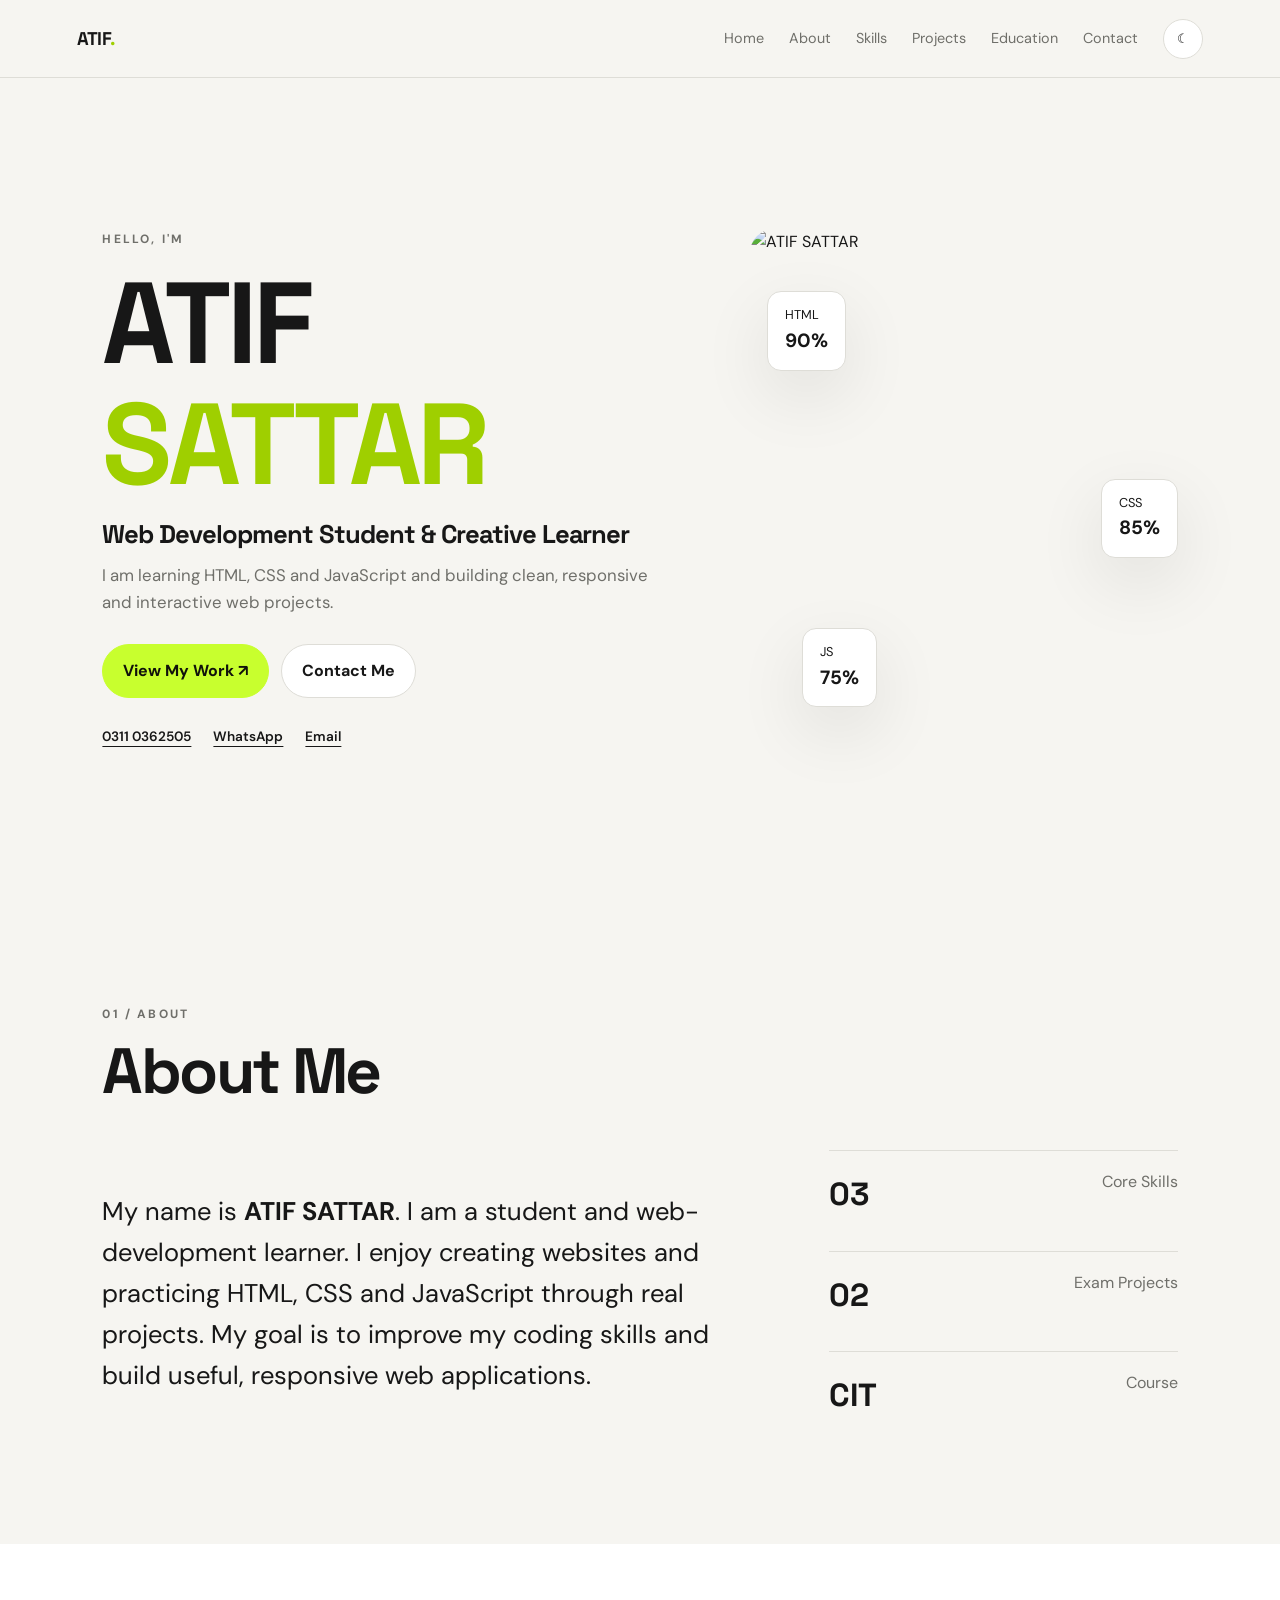
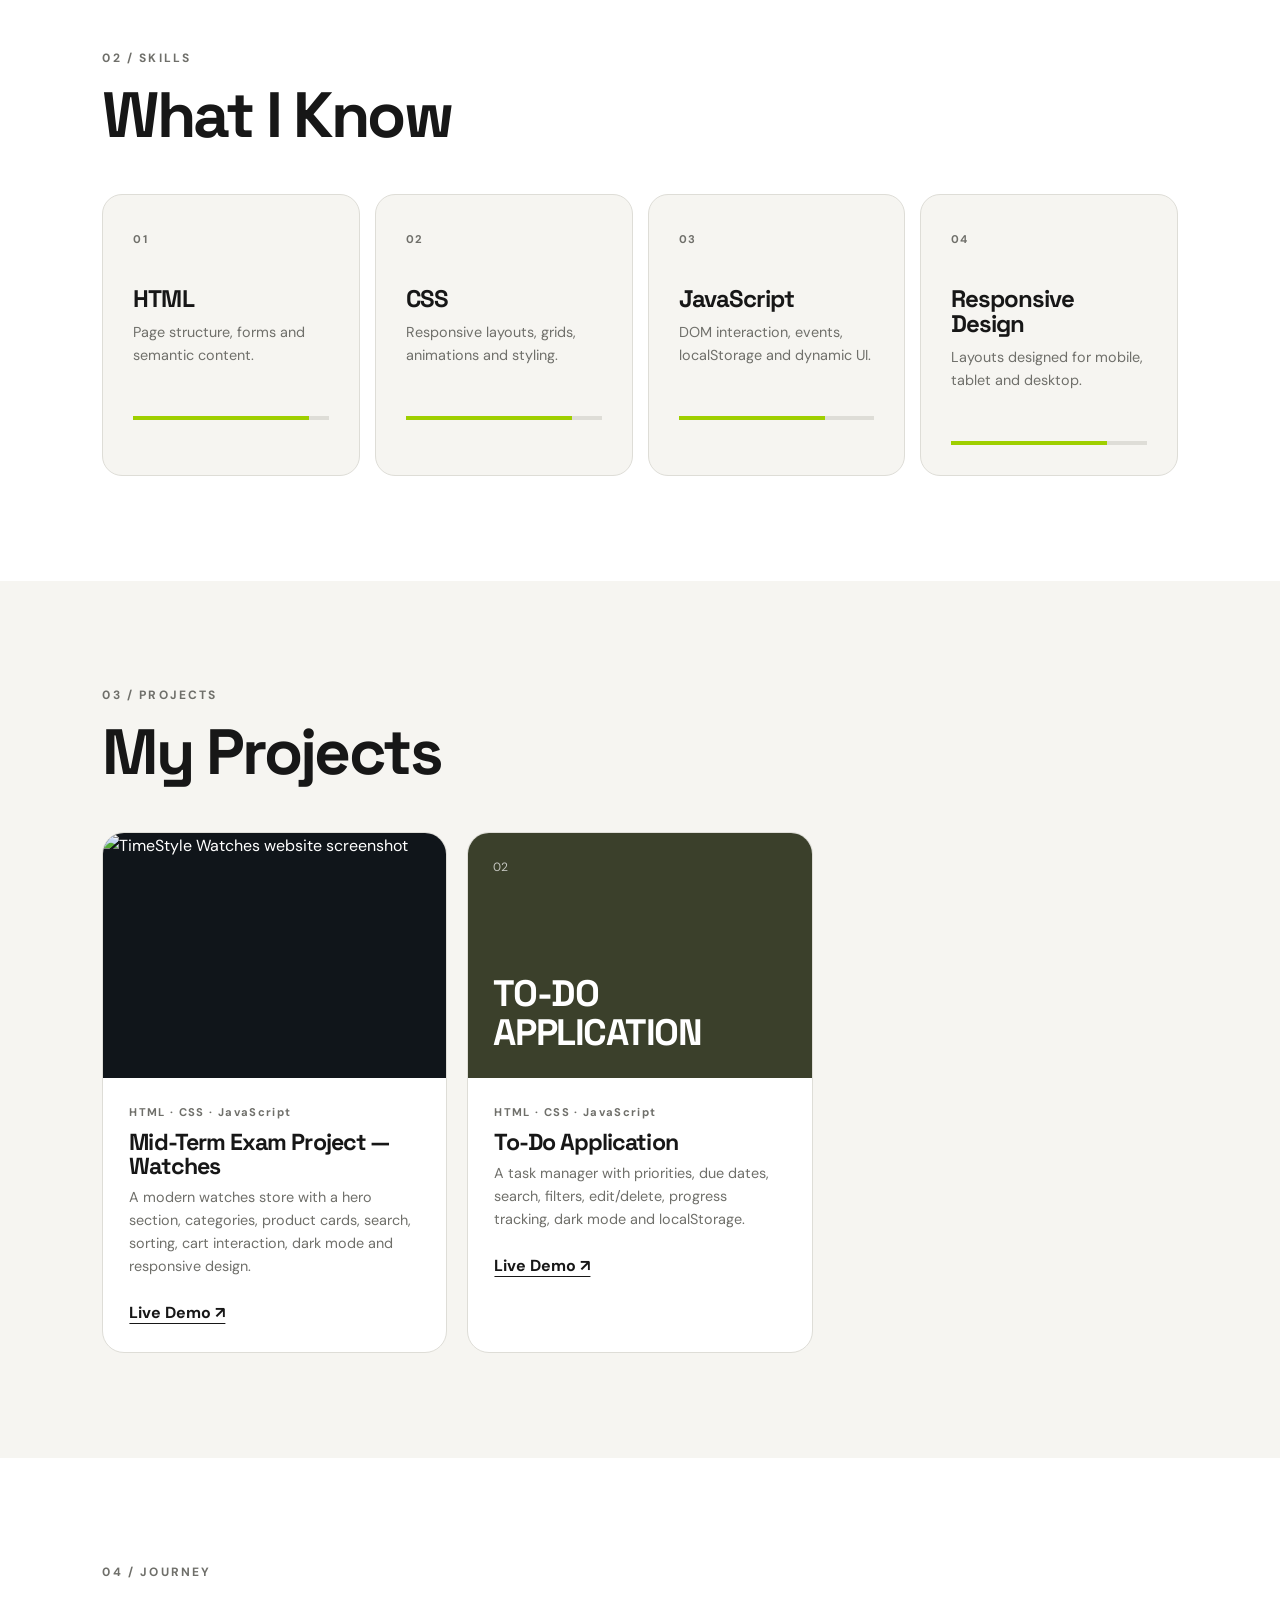
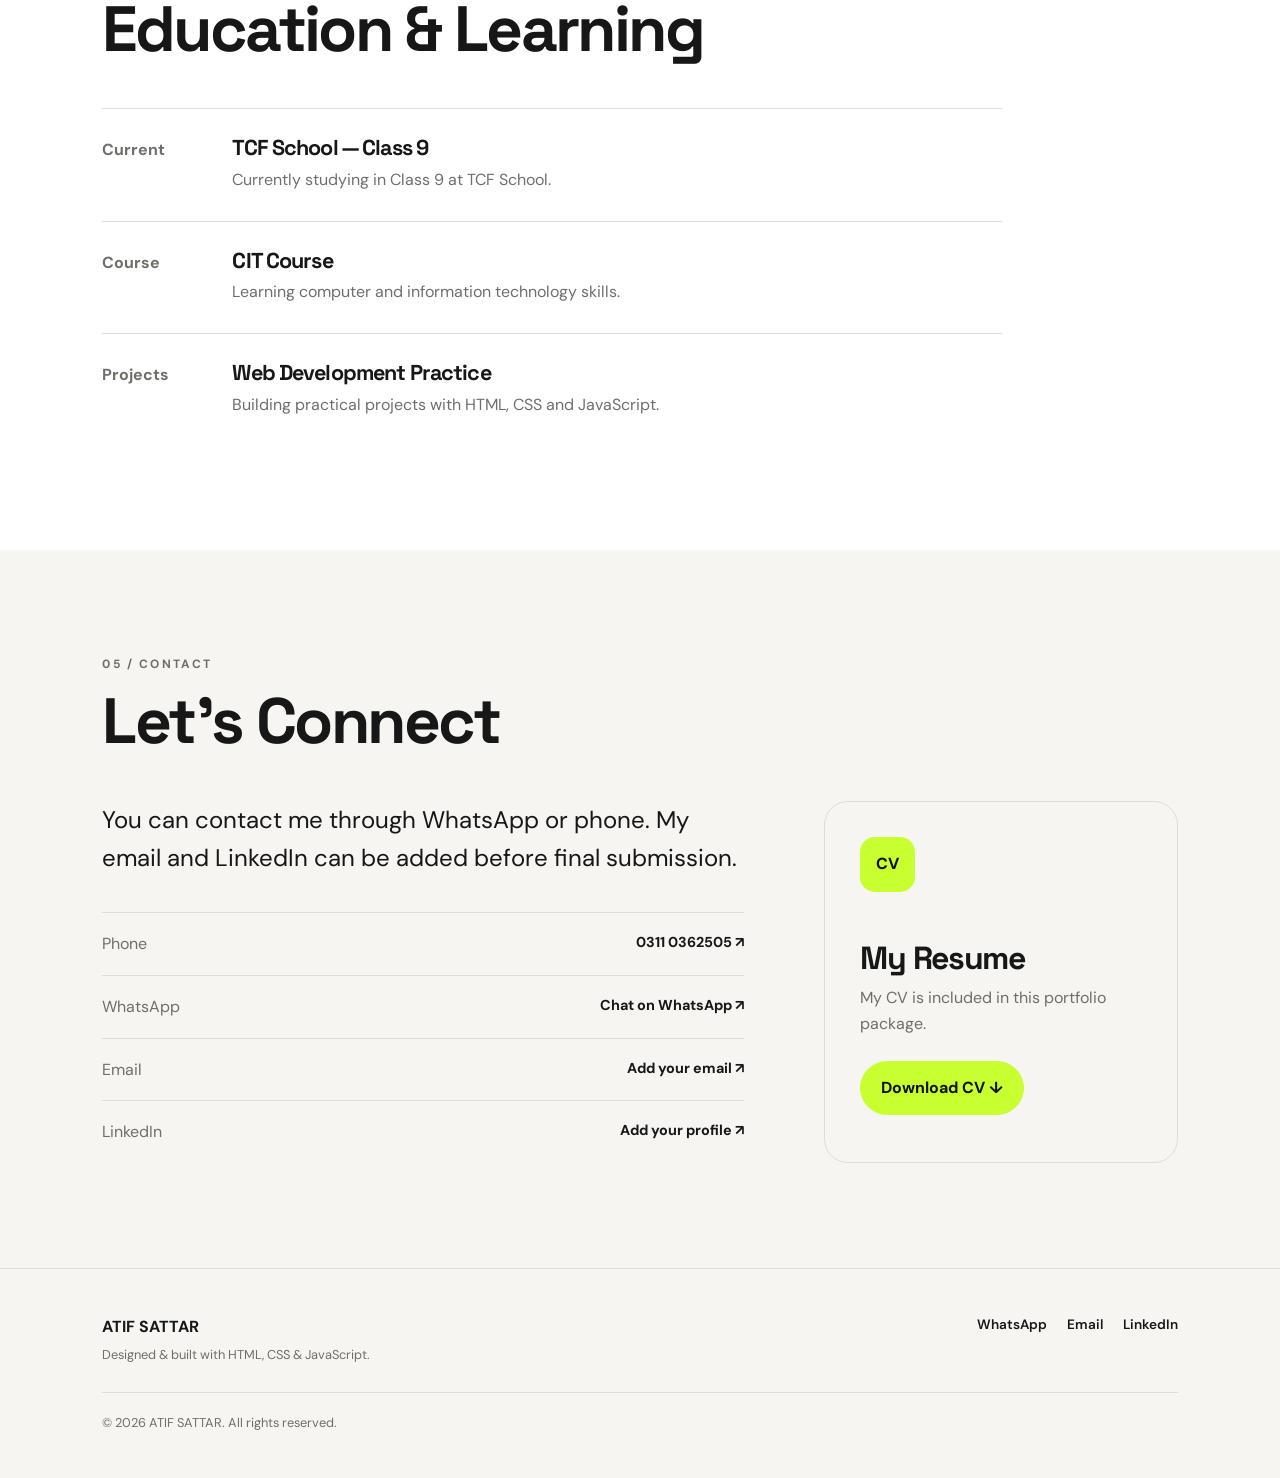
==== commit 1855e399: "Add files via upload" ====
--- a/index.html
+++ b/index.html
@@ -1,112 +1,129 @@
 <!DOCTYPE html>
 <html lang="en">
 <head>
-<meta charset="UTF-8">
-<meta name="viewport" content="width=device-width,initial-scale=1.0">
-<meta name="description" content="Modern personal portfolio">
-<title>Atif Sattar Mirani — Creative Developer</title>
-<link rel="preconnect" href="https://fonts.googleapis.com">
-<link href="https://fonts.googleapis.com/css2?family=DM+Sans:wght@400;500;600;700&family=Space+Grotesk:wght@500;600;700&display=swap" rel="stylesheet">
-<link rel="stylesheet" href="style.css">
+  <meta charset="UTF-8">
+  <meta name="viewport" content="width=device-width, initial-scale=1.0">
+  <meta name="description" content="ATIF SATTAR - Personal Portfolio">
+  <title>ATIF SATTAR | Portfolio</title>
+  <link rel="stylesheet" href="style.css">
 </head>
 <body>
-<div class="cursor-glow"></div>
-<header class="header">
-  <nav class="nav container">
-    <a href="#home" class="brand">ASM<span>.</span></a>
-    <button class="menu" id="menu" aria-label="menu">☰</button>
-    <div class="links" id="links">
+  <header class="navbar">
+    <a class="logo" href="#home">ATIF<span>.</span></a>
+    <button class="menu-btn" aria-label="Open menu">☰</button>
+    <nav class="nav-links">
       <a href="#home">Home</a><a href="#about">About</a><a href="#skills">Skills</a>
-      <a href="#projects">Projects</a><a href="#education">Journey</a><a href="#contact">Contact</a>
-    </div>
-    <button class="theme" id="theme" aria-label="dark light mode">☾</button>
-  </nav>
-</header>
+      <a href="#projects">Projects</a><a href="#education">Education</a><a href="#contact">Contact</a>
+      <button id="themeToggle" class="theme-btn" aria-label="Toggle dark/light mode">☾</button>
+    </nav>
+  </header>
 
-<main>
-<section class="hero" id="home">
-  <div class="container hero-grid">
-    <div class="hero-content reveal">
-      <div class="available"><i></i> Available for opportunities</div>
-      <p class="kicker">CREATIVE DEVELOPER · STUDENT</p>
-      <h1>Designing the web,<br><em>one idea</em> at a time.</h1>
-      <p class="lead">I build modern, responsive and interactive websites using HTML, CSS and JavaScript.</p>
-      <div class="actions"><a class="btn primary" href="#projects">Explore my work <b>↗</b></a><a class="btn secondary" href="#contact">Contact me</a></div>
-      <div class="socials"><a href="https://www.linkedin.com/in/atif-sattar-mirani-1007913a7/in/atif-sattar-mirani-1007913a7/" target="_blank">LinkedIn ↗</a><a href="https://wa.me/923110362505" target="_blank">WhatsApp ↗</a><a href="mailto:atifsattarmirani@gmail.com">Email ↗</a></div>
-    </div>
-    <div class="hero-art reveal">
-      <div class="orb orb1"></div><div class="orb orb2"></div>
-      <div class="glass-profile">
-        <div class="avatar"><img src="assets/profile.png" alt="Professional profile photo"></div>
-        <div class="profile-line"><span>01</span><b>ATIF SATTAR MIRANI</b></div>
-        <div class="profile-role">Frontend Developer</div>
-        <div class="profile-footer"><span>HTML / CSS / JS</span><strong>2026</strong></div>
+  <main>
+    <section id="home" class="hero section">
+      <div class="hero-text">
+        <p class="eyebrow">HELLO, I'M</p>
+        <h1>ATIF <span>SATTAR</span></h1>
+        <h2>Web Development Student & Creative Learner</h2>
+        <p class="hero-copy">I am learning HTML, CSS and JavaScript and building clean, responsive and interactive web projects.</p>
+        <div class="hero-actions">
+          <a class="btn primary" href="#projects">View My Work ↗</a>
+          <a class="btn secondary" href="#contact">Contact Me</a>
+        </div>
+        <div class="quick-links">
+          <a href="tel:+923110362505">0311 0362505</a>
+          <a href="https://wa.me/923110362505" target="_blank" rel="noopener">WhatsApp</a>
+          <a href="mailto:atifsattarmirani@gmail.com">Email</a>
+        </div>
       </div>
-      <div class="floating-card card-a"><span>⚡</span><b>Clean Code</b><small>Simple & scalable</small></div>
-      <div class="floating-card card-b"><span>◌</span><b>Responsive</b><small>Every screen</small></div>
-    </div>
-  </div>
-  <div class="hero-bottom container"><span>SCROLL TO EXPLORE</span><span>↓</span><span>BASED IN PAKISTAN</span></div>
-</section>
+      <div class="hero-card">
+        <img src="assets/atif-photo.png" alt="ATIF SATTAR" class="profile-photo">
+        <div class="floating-card card-one">HTML <b>90%</b></div>
+        <div class="floating-card card-two">CSS <b>85%</b></div>
+        <div class="floating-card card-three">JS <b>75%</b></div>
+      </div>
+    </section>
 
-<section class="section" id="about">
-<div class="container two-col">
-  <div class="title reveal"><p class="kicker">01 — ABOUT ME</p><h2>Curious mind.<br><em>Creative builder.</em></h2></div>
-  <div class="body reveal"><p>I’m a web development student who enjoys transforming ideas into polished digital experiences.</p><p>My goal is to keep every project clean, useful and easy to use while continuously improving my coding skills.</p>
-  <div class="metrics"><div><strong>02+</strong><span>Projects</span></div><div><strong>03</strong><span>Core skills</span></div><div><strong>100%</strong><span>Dedication</span></div></div></div>
-</div>
-</section>
+    <section id="about" class="section">
+      <div class="section-heading"><p class="eyebrow">01 / ABOUT</p><h2>About Me</h2></div>
+      <div class="about-grid">
+        <p>My name is <strong>ATIF SATTAR</strong>. I am a student and web-development learner. I enjoy creating websites and practicing HTML, CSS and JavaScript through real projects. My goal is to improve my coding skills and build useful, responsive web applications.</p>
+        <div class="stats">
+          <div><strong>03</strong><span>Core Skills</span></div>
+          <div><strong>02</strong><span>Exam Projects</span></div>
+          <div><strong>CIT</strong><span>Course</span></div>
+        </div>
+      </div>
+    </section>
 
-<section class="section dark-section" id="skills">
-<div class="container">
-  <div class="title center reveal"><p class="kicker">02 — SKILLS</p><h2>My digital <em>toolkit.</em></h2><p>Built with the technologies required for my final exam.</p></div>
-  <div class="skill-grid">
-    <article class="skill reveal"><span class="num">01</span><div class="skill-icon">&lt;/&gt;</div><h3>HTML</h3><p>Semantic structure and accessible page architecture.</p><div class="meter"><i style="width:92%"></i></div><small>92%</small></article>
-    <article class="skill reveal"><span class="num">02</span><div class="skill-icon">✦</div><h3>CSS</h3><p>Modern layouts, responsive design and smooth UI.</p><div class="meter"><i style="width:88%"></i></div><small>88%</small></article>
-    <article class="skill reveal"><span class="num">03</span><div class="skill-icon">{ }</div><h3>JavaScript</h3><p>Interactive components, DOM and practical logic.</p><div class="meter"><i style="width:78%"></i></div><small>78%</small></article>
-  </div>
-</div>
-</section>
+    <section id="skills" class="section soft">
+      <div class="section-heading"><p class="eyebrow">02 / SKILLS</p><h2>What I Know</h2></div>
+      <div class="skills-grid">
+        <article class="skill-card"><span>01</span><h3>HTML</h3><p>Page structure, forms and semantic content.</p><div class="bar"><i style="width:90%"></i></div></article>
+        <article class="skill-card"><span>02</span><h3>CSS</h3><p>Responsive layouts, grids, animations and styling.</p><div class="bar"><i style="width:85%"></i></div></article>
+        <article class="skill-card"><span>03</span><h3>JavaScript</h3><p>DOM interaction, events, localStorage and dynamic UI.</p><div class="bar"><i style="width:75%"></i></div></article>
+        <article class="skill-card"><span>04</span><h3>Responsive Design</h3><p>Layouts designed for mobile, tablet and desktop.</p><div class="bar"><i style="width:80%"></i></div></article>
+      </div>
+    </section>
 
-<section class="section" id="projects">
-<div class="container">
-  <div class="title reveal"><p class="kicker">03 — PROJECTS</p><h2>Selected <em>work.</em></h2><p>Final-exam projects with working demo pages.</p></div>
-  <div class="projects">
-    <article class="project reveal">
-      <div class="project-image one"><div class="window"><div class="dots">● ● ●</div><div class="mock-title">MID-TERM<br><b>PROJECT</b></div><div class="mock-line"></div><div class="mock-line short"></div></div></div>
-      <div class="project-meta"><span>01 / 02</span><b>MID-TERM</b></div><h3>Mid-Term Exam Project</h3><p>A responsive landing-page project focused on clean visual hierarchy and interaction.</p><a href="projects/midterm/index.html" class="view">Live Demo <span>↗</span></a>
-    </article>
-    <article class="project reveal">
-      <div class="project-image two"><div class="todo-ui"><b>Today's Tasks</b><span>✓ Learn HTML</span><span>○ Practice CSS</span><span>○ Build with JS</span></div></div>
-      <div class="project-meta"><span>02 / 02</span><b>JAVASCRIPT</b></div><h3>To-Do Application</h3><p>A functional task manager with filters, completion, delete and local storage.</p><a href="projects/todo/index.html" class="view">Live Demo <span>↗</span></a>
-    </article>
-  </div>
-</div>
-</section>
+    <section id="projects" class="section">
+      <div class="section-heading"><p class="eyebrow">03 / PROJECTS</p><h2>My Projects</h2></div>
+      <div class="projects-grid">
+        <article class="project-card">
+          <div class="project-image watch-project">
+            <img src="midterm-project/assets/watch-project-screenshot.png" alt="TimeStyle Watches website screenshot">
+          </div>
+          <div class="project-content">
+            <p class="tag">HTML · CSS · JavaScript</p><h3>Mid-Term Exam Project — Watches</h3>
+            <p>A modern watches store with a hero section, categories, product cards, search, sorting, cart interaction, dark mode and responsive design.</p>
+            <a class="project-link" href="midterm-project/index.html" target="_blank">Live Demo ↗</a>
+          </div>
+        </article>
+        <article class="project-card">
+          <div class="project-image alt"><span>02</span><h3>TO-DO<br>APPLICATION</h3></div>
+          <div class="project-content">
+            <p class="tag">HTML · CSS · JavaScript</p><h3>To-Do Application</h3>
+            <p>A task manager with priorities, due dates, search, filters, edit/delete, progress tracking, dark mode and localStorage.</p>
+            <a class="project-link" href="todo-app/index.html" target="_blank">Live Demo ↗</a>
+          </div>
+        </article>
+      </div>
+    </section>
 
-<section class="section dark-section" id="education">
-<div class="container">
-  <div class="title center reveal"><p class="kicker">04 — EDUCATION / EXPERIENCE</p><h2>The <em>journey.</em></h2></div>
-  <div class="timeline">
-    <div class="event reveal"><span>2026 — PRESENT</span><div><h3>Web Development Student</h3><p>Learning HTML, CSS and JavaScript through practical assignments and projects.</p></div></div>
-    <div class="event reveal"><span>2026</span><div><h3>Final Exam Portfolio</h3><p>Designed and developed a complete responsive portfolio using only HTML, CSS and JavaScript.</p></div></div>
-  </div>
-</div>
-</section>
+    <section id="education" class="section soft">
+      <div class="section-heading"><p class="eyebrow">04 / JOURNEY</p><h2>Education & Learning</h2></div>
+      <div class="timeline">
+        <div class="timeline-item"><span>Current</span><div><h3>TCF School — Class 9</h3><p>Currently studying in Class 9 at TCF School.</p></div></div>
+        <div class="timeline-item"><span>Course</span><div><h3>CIT Course</h3><p>Learning computer and information technology skills.</p></div></div>
+        <div class="timeline-item"><span>Projects</span><div><h3>Web Development Practice</h3><p>Building practical projects with HTML, CSS and JavaScript.</p></div></div>
+      </div>
+    </section>
 
-<section class="section contact" id="contact">
-<div class="container contact-card reveal">
-  <div><p class="kicker">05 — CONTACT</p><h2>Have an idea?<br><em>Let’s talk.</em></h2><p>Connect with me through any of the options.</p></div>
-  <div class="contact-grid">
-    <a href="https://www.linkedin.com/in/atif-sattar-mirani-1007913a7/in/atif-sattar-mirani-1007913a7/" target="_blank"><b>in</b><span>LinkedIn</span><i>↗</i></a>
-    <a href="https://wa.me/923110362505" target="_blank"><b>WA</b><span>WhatsApp</span><i>↗</i></a>
-    <a href="mailto:atifsattarmirani@gmail.com"><b>@</b><span>Email</span><i>↗</i></a>
-    <a href="CV.pdf" download><b>↓</b><span>Download CV</span><i>↗</i></a>
-  </div>
-</div>
-</section>
-</main>
+    <section id="contact" class="section contact-section">
+      <div class="section-heading"><p class="eyebrow">05 / CONTACT</p><h2>Let's Connect</h2></div>
+      <div class="contact-grid">
+        <div>
+          <p class="contact-intro">You can contact me through WhatsApp or phone. My email and LinkedIn can be added before final submission.</p>
+          <div class="contact-list">
+            <a href="tel:+923110362505"><span>Phone</span><b>0311 0362505 ↗</b></a>
+            <a href="https://wa.me/923110362505" target="_blank" rel="noopener"><span>WhatsApp</span><b>Chat on WhatsApp ↗</b></a>
+            <a href="mailto:atifsattarmirani@gmail.com"><span>Email</span><b>Add your email ↗</b></a>
+            <a href="https://www.linkedin.com/in/atif-sattar-mirani-1007913a7" target="_blank" rel="noopener"><span>LinkedIn</span><b>Add your profile ↗</b></a>
+          </div>
+        </div>
+        <div class="cv-box">
+          <div class="cv-icon">CV</div><h3>My Resume</h3>
+          <p>My CV is included in this portfolio package.</p>
+          <a class="btn primary" href="cv.pdf" download>Download CV ↓</a>
+        </div>
+      </div>
+    </section>
+  </main>
 
-<footer><div class="container footer"><div class="brand">ASM<span>.</span><small>Built with HTML, CSS & JavaScript.</small></div><div class="foot-links"><a href="#home">Home</a><a href="#projects">Projects</a><a href="#contact">Contact</a></div><p>© <span id="year"></span> Atif Sattar Mirani</p></div></footer>
-<script src="script.js"></script>
-</body></html>+  <footer>
+    <div><strong>ATIF SATTAR</strong><p>Designed & built with HTML, CSS & JavaScript.</p></div>
+    <div class="footer-links"><a href="https://wa.me/923110362505" target="_blank">WhatsApp</a><a href="mailto:atifsattarmirani@gmail.com">Email</a><a href="https://www.linkedin.com/in/atif-sattar-mirani-1007913a7" target="_blank">LinkedIn</a></div>
+    <p class="copyright">© 2026 ATIF SATTAR. All rights reserved.</p>
+  </footer>
+  <script src="script.js"></script>
+</body>
+</html>
--- a/style.css
+++ b/style.css
@@ -1,2 +1,41 @@
-*{box-sizing:border-box;margin:0;padding:0}html{scroll-behavior:smooth}body{--bg:#f6f5f1;--surface:#fff;--text:#121216;--muted:#73737c;--line:#dededb;--accent:#7057ff;--soft:#ece9ff;font-family:"DM Sans",sans-serif;background:var(--bg);color:var(--text);line-height:1.6;transition:.3s}body.dark{--bg:#09090c;--surface:#121216;--text:#f6f6f8;--muted:#9c9ca6;--line:#28282e;--soft:#1c1930}a{color:inherit;text-decoration:none}.container{width:min(1120px,calc(100% - 40px));margin:auto}.header{position:fixed;z-index:99;top:0;width:100%;border-bottom:1px solid color-mix(in srgb,var(--line) 70%,transparent);background:color-mix(in srgb,var(--bg) 82%,transparent);backdrop-filter:blur(18px)}.nav{height:76px;display:flex;align-items:center;gap:26px}.brand{font:700 25px "Space Grotesk";margin-right:auto}.brand span,h2 em,h1 em{color:var(--accent);font-style:normal}.brand small{display:block;font:400 10px "DM Sans";color:var(--muted);letter-spacing:.5px}.links{display:flex;gap:24px;font-size:13px;font-weight:600;color:var(--muted)}.links a:hover{color:var(--accent)}button{font:inherit}.theme,.menu{border:1px solid var(--line);background:var(--surface);color:var(--text);width:42px;height:42px;border-radius:12px;cursor:pointer}.menu{display:none}.hero{min-height:100vh;padding-top:130px;display:flex;align-items:center;position:relative;overflow:hidden}.hero-grid{display:grid;grid-template-columns:1.1fr .9fr;align-items:center;gap:50px}.available{display:inline-flex;align-items:center;gap:8px;border:1px solid var(--line);border-radius:30px;padding:7px 12px;font-size:11px;color:var(--muted);margin-bottom:24px}.available i{width:7px;height:7px;border-radius:50%;background:#35c979;box-shadow:0 0 0 5px #35c97922}.kicker{font-size:11px;letter-spacing:2.4px;color:var(--accent);font-weight:700;margin-bottom:15px}h1,h2,h3{font-family:"Space Grotesk",sans-serif}h1{font-size:clamp(48px,6.5vw,78px);line-height:1.02;letter-spacing:-4px;max-width:780px}h2{font-size:clamp(38px,5vw,58px);line-height:1.05;letter-spacing:-2.5px}.lead{font-size:18px;color:var(--muted);max-width:580px;margin:25px 0 30px}.actions{display:flex;gap:12px;flex-wrap:wrap}.btn{padding:14px 20px;border-radius:13px;font-size:13px;font-weight:700;border:1px solid var(--line);display:inline-flex;gap:12px}.primary{background:var(--accent);color:#fff;border-color:var(--accent);box-shadow:0 14px 35px #7057ff35}.secondary{background:var(--surface)}.btn:hover{transform:translateY(-2px)}.socials{display:flex;gap:22px;margin-top:27px;font-size:12px;font-weight:700;color:var(--muted)}.hero-art{height:540px;position:relative;display:grid;place-items:center}.orb{position:absolute;border-radius:50%;filter:blur(2px)}.orb1{width:330px;height:330px;background:#7057ff2e;box-shadow:0 0 100px #7057ff40}.orb2{width:190px;height:190px;border:1px solid #7057ff66}.glass-profile{width:315px;height:390px;border:1px solid #ffffff38;background:linear-gradient(145deg,#ffffff25,#ffffff08);backdrop-filter:blur(25px);border-radius:30px;padding:25px;box-shadow:0 30px 90px #0002;position:relative;z-index:2;display:flex;flex-direction:column;justify-content:flex-end}.avatar{position:absolute;overflow:hidden;top:24px;left:24px;right:24px;height:260px;border-radius:22px;background:linear-gradient(135deg,#1a1730,#7057ff);display:grid;place-items:center;color:#fff;font:700 70px "Space Grotesk";letter-spacing:-5px}.avatar img{width:100%;height:100%;object-fit:cover;object-position:center top;display:block}.profile-line{display:flex;gap:12px;align-items:center;font-size:13px}.profile-line span{color:var(--accent)}.profile-role{color:var(--muted);font-size:12px;margin:4px 0 17px}.profile-footer{display:flex;justify-content:space-between;border-top:1px solid var(--line);padding-top:12px;color:var(--muted);font-size:9px;letter-spacing:1px}.profile-footer strong{color:var(--accent)}.floating-card{position:absolute;z-index:3;background:var(--surface);border:1px solid var(--line);padding:14px 17px;border-radius:15px;box-shadow:0 18px 45px #0002;display:grid;grid-template-columns:auto 1fr;column-gap:10px;min-width:145px}.floating-card span{grid-row:span 2;font-size:22px;color:var(--accent)}.floating-card b{font-size:12px}.floating-card small{font-size:9px;color:var(--muted)}.card-a{left:0;top:115px}.card-b{right:0;bottom:90px}.hero-bottom{position:absolute;bottom:25px;left:50%;transform:translateX(-50%);display:flex;justify-content:space-between;font-size:9px;letter-spacing:2px;color:var(--muted)}.hero-bottom span:nth-child(2){color:var(--accent);font-size:18px}.section{padding:125px 0}.two-col{display:grid;grid-template-columns:1fr 1fr;gap:80px}.body{padding-top:10px}.body p{color:var(--muted);font-size:17px;margin-bottom:16px}.metrics{display:flex;gap:48px;margin-top:35px}.metrics strong{font:700 34px "Space Grotesk";display:block}.metrics span{font-size:11px;color:var(--muted)}.dark-section{background:#101014;color:#f6f6f8}.dark-section .muted,.dark-section p{color:#9999a4}.center{text-align:center;margin-bottom:55px}.center>p:last-child{color:#9999a4;margin-top:14px}.skill-grid{display:grid;grid-template-columns:repeat(3,1fr);gap:18px}.skill{border:1px solid #2b2b31;background:#151519;border-radius:23px;padding:28px;position:relative;transition:.3s}.skill:hover,.project:hover{transform:translateY(-6px)}.skill .num{position:absolute;right:22px;top:20px;color:#55555e;font-size:10px}.skill-icon{width:52px;height:52px;border-radius:15px;background:#211d3b;color:#a99bff;display:grid;place-items:center;font:700 16px "Space Grotesk";margin-bottom:24px}.skill h3{font-size:24px}.skill p{font-size:13px;margin:10px 0 23px}.meter{height:4px;background:#2c2c33;border-radius:5px;overflow:hidden}.meter i{display:block;height:100%;background:var(--accent)}.skill small{display:block;text-align:right;margin-top:7px;color:#777;font-size:9px}.projects{display:grid;grid-template-columns:1fr 1fr;gap:24px;margin-top:50px}.project{border:1px solid var(--line);border-radius:25px;background:var(--surface);padding:18px;transition:.3s}.project-image{height:290px;border-radius:18px;display:grid;place-items:center;overflow:hidden}.one{background:radial-gradient(circle at 70% 20%,#7057ff55,transparent 40%),#15131f}.two{background:radial-gradient(circle at 20% 20%,#44b99a55,transparent 40%),#10201d}.window{width:68%;padding:20px;border-radius:14px;background:#f8f7ff;color:#111;box-shadow:0 25px 60px #0005}.dots{font-size:7px;word-spacing:3px;color:#999}.mock-title{font:700 27px "Space Grotesk";line-height:1;margin-top:35px}.mock-line{height:5px;background:#7057ff;width:75%;margin-top:25px;border-radius:5px}.mock-line.short{width:50%;background:#ddd;margin-top:8px}.todo-ui{width:65%;background:#f7fff9;color:#12221d;border-radius:15px;padding:24px;display:grid;gap:12px;box-shadow:0 25px 60px #0005}.todo-ui b{font:700 20px "Space Grotesk";margin-bottom:8px}.todo-ui span{font-size:11px;border-top:1px solid #dce9e2;padding-top:9px}.project-meta{display:flex;justify-content:space-between;margin:22px 0 10px;font-size:9px;letter-spacing:1.5px;color:var(--muted)}.project-meta b{color:var(--accent)}.project h3{font-size:24px}.project>p{color:var(--muted);font-size:13px;margin:9px 0 18px}.view{color:var(--accent);font-size:12px;font-weight:700}.view span{margin-left:8px}.timeline{max-width:800px;margin:auto}.event{display:grid;grid-template-columns:180px 1fr;gap:30px;border-top:1px solid #2a2a30;padding:28px 0}.event>span{font-size:10px;letter-spacing:1.5px;color:#9b8cff}.event h3{font-size:22px}.event p{color:#9999a4;font-size:13px;margin-top:8px}.contact{padding-top:100px}.contact-card{background:var(--surface);border:1px solid var(--line);border-radius:30px;padding:55px;display:grid;grid-template-columns:1fr 1fr;gap:60px;box-shadow:0 30px 80px #0000000c}.contact-card>div>p:last-child{color:var(--muted);margin-top:15px}.contact-grid{display:grid;grid-template-columns:1fr 1fr;gap:12px}.contact-grid a{border:1px solid var(--line);border-radius:14px;padding:17px;display:grid;grid-template-columns:auto 1fr auto;align-items:center;gap:10px;font-size:12px}.contact-grid a:hover{border-color:var(--accent);transform:translateY(-2px)}.contact-grid b{width:28px;height:28px;border-radius:8px;background:var(--soft);color:var(--accent);display:grid;place-items:center;font-size:9px}.contact-grid i{font-style:normal;color:var(--muted)}footer{border-top:1px solid var(--line);padding:35px 0}.footer{display:grid;grid-template-columns:1fr auto 1fr;align-items:center;gap:20px}.footer .brand{margin:0}.foot-links{display:flex;gap:20px;font-size:11px;color:var(--muted)}.footer>p{text-align:right;color:var(--muted);font-size:10px}.reveal{opacity:0;transform:translateY(22px);transition:.8s ease}.reveal.show{opacity:1;transform:none}@media(max-width:800px){.container{width:min(100% - 28px,600px)}.links{display:none;position:absolute;top:68px;left:14px;right:14px;padding:18px;background:var(--surface);border:1px solid var(--line);border-radius:16px;flex-direction:column;gap:15px}.links.open{display:flex}.menu{display:block}.hero{padding-top:105px}.hero-grid,.two-col,.contact-card{grid-template-columns:1fr;gap:45px}.hero-art{height:450px}.card-a{left:0}.card-b{right:0}.hero-bottom{display:none}.skill-grid,.projects{grid-template-columns:1fr}.section{padding:90px 0}.event{grid-template-columns:1fr;gap:8px}.contact-card{padding:32px}.footer{grid-template-columns:1fr;text-align:center}.footer>p{text-align:center}.foot-links{justify-content:center}}@media(max-width:420px){h1{letter-spacing:-2.5px}.hero-art{transform:scale(.88);margin:-25px}.metrics{gap:22px}.contact-grid{grid-template-columns:1fr}.project-image{height:240px}}
-.cursor-glow{position:fixed;width:180px;height:180px;pointer-events:none;border-radius:50%;background:#7057ff14;filter:blur(35px);transform:translate(-50%,-50%);z-index:0}@media(max-width:800px){.cursor-glow{display:none}}
+@import url('https://fonts.googleapis.com/css2?family=DM+Sans:wght@400;500;600;700&family=Space+Grotesk:wght@500;600;700&display=swap');
+
+:root{
+  --bg:#f6f5f1;--surface:#fff;--text:#171717;--muted:#6f6f6a;--line:#deddd7;
+  --accent:#c8ff2e;--accent-dark:#9fcf00;--shadow:0 24px 70px rgba(0,0,0,.09);
+}
+[data-theme="dark"]{
+  --bg:#0e0f0d;--surface:#171914;--text:#f4f4ef;--muted:#aaa99f;--line:#30322b;
+  --accent:#c8ff2e;--accent-dark:#a6d51e;--shadow:0 24px 70px rgba(0,0,0,.35);
+}
+*{box-sizing:border-box;margin:0;padding:0}
+html{scroll-behavior:smooth}
+body{font-family:"DM Sans",sans-serif;background:var(--bg);color:var(--text);line-height:1.6;transition:.25s}
+a{color:inherit;text-decoration:none}
+.navbar{height:78px;display:flex;align-items:center;justify-content:space-between;padding:0 6%;border-bottom:1px solid var(--line);position:sticky;top:0;z-index:20;background:color-mix(in srgb,var(--bg) 88%,transparent);backdrop-filter:blur(14px)}
+.logo{font-family:"Space Grotesk";font-size:1.15rem;font-weight:700;letter-spacing:-.04em}.logo span{color:var(--accent-dark)}
+.nav-links{display:flex;align-items:center;gap:25px;font-size:.9rem}.nav-links a{color:var(--muted);transition:.2s}.nav-links a:hover{color:var(--text)}
+.theme-btn,.menu-btn{border:1px solid var(--line);background:var(--surface);color:var(--text);width:40px;height:40px;border-radius:50%;cursor:pointer}.menu-btn{display:none}
+.section{padding:105px 8%;max-width:1400px;margin:auto}.soft{max-width:none;background:var(--surface)}
+.hero{min-height:calc(100vh - 78px);display:grid;grid-template-columns:1.15fr .85fr;align-items:center;gap:70px}
+.eyebrow{font-size:.75rem;letter-spacing:.18em;font-weight:700;color:var(--muted);margin-bottom:14px}
+h1,h2,h3{font-family:"Space Grotesk";line-height:1.05;letter-spacing:-.04em}h1{font-size:clamp(4rem,9vw,8rem)}h1 span{color:var(--accent-dark)}.hero h2{font-size:clamp(1.3rem,2vw,2rem);margin:15px 0}.hero-copy{max-width:560px;color:var(--muted);font-size:1.05rem}
+.hero-actions{display:flex;gap:12px;margin:28px 0}.btn{display:inline-flex;align-items:center;justify-content:center;padding:13px 20px;border-radius:999px;font-weight:700;border:1px solid var(--line);transition:.2s}.btn:hover{transform:translateY(-2px)}.primary{background:var(--accent);color:#10120b;border-color:var(--accent)}.secondary{background:var(--surface)}
+.quick-links{display:flex;gap:22px;font-size:.85rem;font-weight:600}.quick-links a{text-decoration:underline;text-underline-offset:5px}
+.hero-card{height:520px;position:relative;display:flex;align-items:center;justify-content:center}.photo-placeholder{width:350px;height:430px;border-radius:180px 180px 28px 28px;background:linear-gradient(145deg,#272922,#b8bcaa);display:flex;align-items:center;justify-content:center;text-align:center;color:white;font-family:"Space Grotesk";font-size:2rem;font-weight:700;letter-spacing:.08em;box-shadow:var(--shadow);transform:rotate(3deg)}
+.floating-card{position:absolute;background:var(--surface);border:1px solid var(--line);padding:13px 17px;border-radius:14px;box-shadow:var(--shadow);font-size:.8rem}.floating-card b{display:block;font-size:1.2rem}.card-one{top:12%;left:4%}.card-two{top:48%;right:0}.card-three{bottom:8%;left:12%}
+.section-heading{margin-bottom:45px}.section-heading h2{font-size:clamp(2.5rem,5vw,5rem)}
+.about-grid{display:grid;grid-template-columns:1.3fr .7fr;gap:80px;align-items:center}.about-grid>p{font-size:clamp(1.2rem,2vw,1.8rem);max-width:780px}.stats{display:grid;grid-template-columns:1fr;gap:12px}.stats div{border-top:1px solid var(--line);padding:18px 0;display:flex;justify-content:space-between}.stats strong{font-family:"Space Grotesk";font-size:2rem}.stats span{color:var(--muted)}
+.skills-grid{display:grid;grid-template-columns:repeat(4,1fr);gap:15px}.skill-card{padding:30px;border:1px solid var(--line);border-radius:20px;background:var(--bg)}.skill-card span,.tag{font-size:.7rem;color:var(--muted);font-weight:700;letter-spacing:.12em}.skill-card h3{font-size:1.5rem;margin:35px 0 10px}.skill-card p{color:var(--muted);font-size:.9rem;min-height:70px}.bar{height:4px;background:var(--line);margin-top:25px}.bar i{height:100%;display:block;background:var(--accent-dark)}
+.projects-grid{display:grid;grid-template-columns:repeat(3,1fr);gap:20px}.project-card{border:1px solid var(--line);border-radius:22px;overflow:hidden;background:var(--surface);transition:.25s}.project-card:hover{transform:translateY(-7px);box-shadow:var(--shadow)}.project-image{height:245px;background:#1d2018;color:white;padding:25px;display:flex;flex-direction:column;justify-content:space-between}.project-image.alt{background:#3b402b}.project-image.third{background:#55574c}.project-image span{font-size:.75rem;opacity:.7}.project-image h3{font-size:2.3rem}.project-content{padding:26px}.project-content h3{font-size:1.45rem;margin:8px 0}.project-content p:not(.tag){color:var(--muted);font-size:.9rem}.project-link{display:inline-block;margin-top:22px;font-weight:700;text-decoration:underline;text-underline-offset:5px}
+.timeline{max-width:900px}.timeline-item{display:grid;grid-template-columns:100px 1fr;gap:30px;padding:28px 0;border-top:1px solid var(--line)}.timeline-item>span{color:var(--muted);font-weight:700}.timeline-item h3{font-size:1.35rem;margin-bottom:7px}.timeline-item p{color:var(--muted)}
+.contact-section{max-width:none}.contact-grid{display:grid;grid-template-columns:1fr .55fr;gap:80px}.contact-intro{font-size:1.5rem;max-width:650px}.contact-list{margin-top:35px}.contact-list a{display:flex;justify-content:space-between;gap:20px;padding:18px 0;border-top:1px solid var(--line)}.contact-list span{color:var(--muted)}.contact-list b{font-size:.9rem}.cv-box{border:1px solid var(--line);border-radius:24px;padding:35px;background:var(--bg)}.cv-icon{width:55px;height:55px;border-radius:15px;background:var(--accent);color:#111;display:grid;place-items:center;font-weight:800;margin-bottom:50px}.cv-box h3{font-size:2rem}.cv-box p{color:var(--muted);margin:10px 0 25px}.cv-box code{font-size:.8rem}
+footer{padding:45px 8%;border-top:1px solid var(--line);display:grid;grid-template-columns:1fr auto;gap:20px}footer p{color:var(--muted);font-size:.8rem;margin-top:6px}.footer-links{display:flex;gap:20px;font-weight:600;font-size:.85rem}.copyright{grid-column:1/-1;padding-top:20px;border-top:1px solid var(--line)}
+@media(max-width:900px){.nav-links{gap:13px}.hero{grid-template-columns:1fr}.hero-card{height:450px}.skills-grid{grid-template-columns:1fr 1fr}.projects-grid{grid-template-columns:1fr 1fr}.about-grid,.contact-grid{grid-template-columns:1fr;gap:40px}}
+@media(max-width:650px){.navbar{padding:0 5%}.menu-btn{display:block}.nav-links{position:absolute;display:none;top:78px;left:0;right:0;padding:22px 5%;background:var(--surface);border-bottom:1px solid var(--line);flex-direction:column;align-items:flex-start}.nav-links.open{display:flex}.section{padding:75px 6%}.hero{gap:25px}.hero-card{height:380px}.photo-placeholder{width:250px;height:310px;font-size:1.4rem}.floating-card{transform:scale(.85)}.skills-grid,.projects-grid{grid-template-columns:1fr}.timeline-item{grid-template-columns:70px 1fr;gap:15px}.contact-list a{flex-direction:column;gap:5px}footer{grid-template-columns:1fr}.footer-links{flex-wrap:wrap}.copyright{grid-column:auto}}
+
+.profile-photo{width:100%;height:100%;min-height:460px;object-fit:cover;border-radius:24px;display:block}
+@media (max-width: 760px){.profile-photo{min-height:360px}}
+
+.project-image.watch-project{padding:0;background:#10151a;overflow:hidden}
+.project-image.watch-project img{width:100%;height:100%;object-fit:cover;object-position:top center;display:block}
